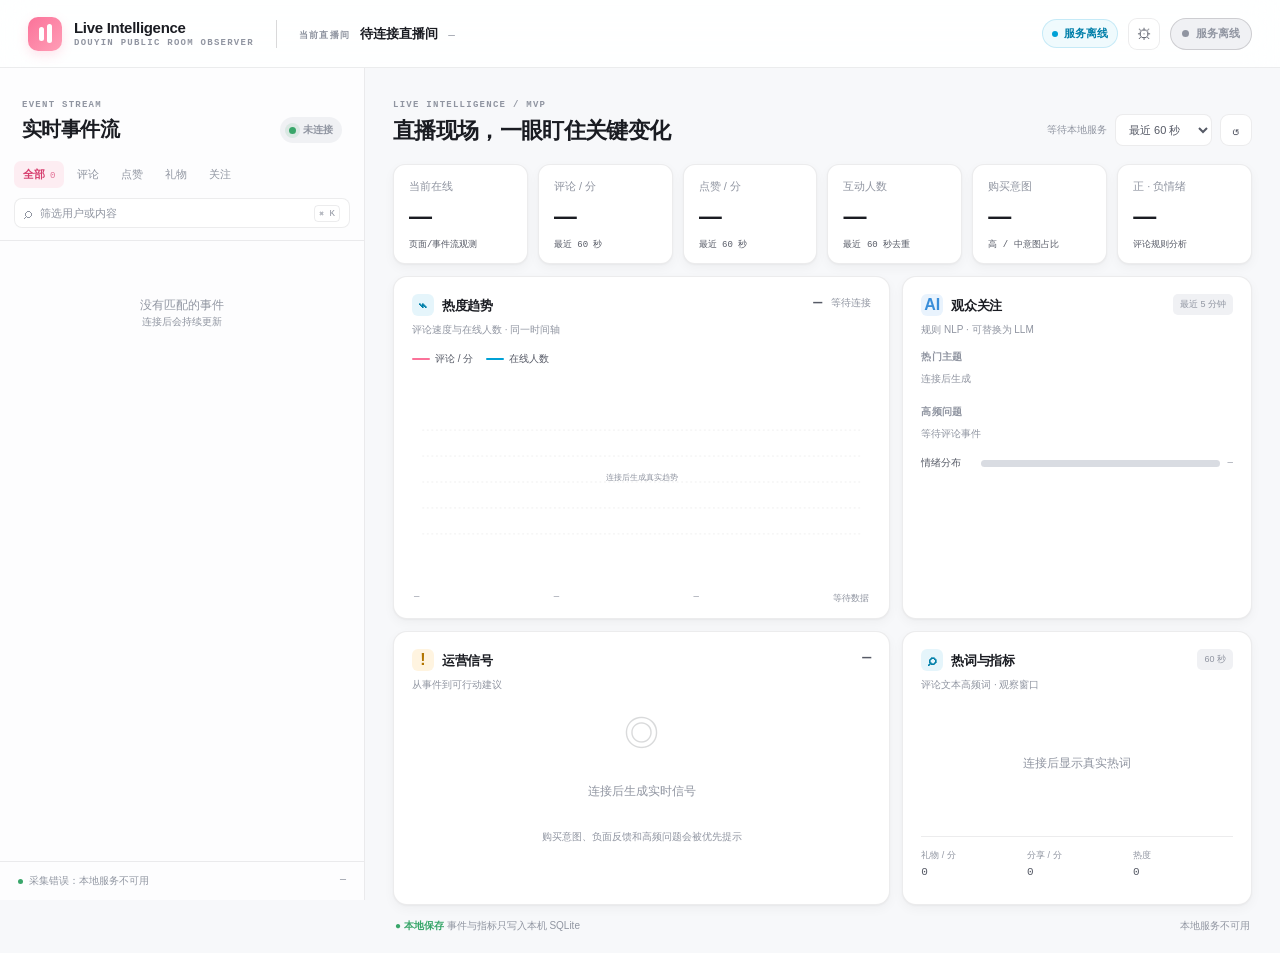
==== douyin/index.html @ af7b62f6 "refactor: split bullet-screen platform projects" ====
<!doctype html>
<html lang="zh-CN">
  <head>
    <meta charset="utf-8" />
    <meta name="viewport" content="width=device-width, initial-scale=1" />
    <title>Live Intelligence · 抖音直播观察台</title>
    <link rel="stylesheet" href="./styles.css?v=20260821-1" />
  </head>
  <body>
    <div class="app-shell">
      <header class="topbar">
        <div class="brand-mark" aria-hidden="true"><span></span><span></span></div>
        <div class="brand-copy"><strong>Live Intelligence</strong><span>DOUYIN PUBLIC ROOM OBSERVER</span></div>
        <div class="top-divider"></div>
        <div class="room-context"><span class="eyebrow">当前直播间</span><strong id="roomTitle">待连接直播间</strong><span class="room-id" id="roomIdLabel">—</span></div>
        <div class="top-actions">
          <span class="demo-badge"><span class="demo-dot"></span><span id="modeBadge">本地服务</span></span>
          <button class="icon-button" id="settingsButton" type="button" aria-label="打开连接设置" title="连接设置">⚙</button>
          <button class="connect-button disconnected" id="connectButton" type="button"><span class="status-dot"></span><span id="connectLabel">服务离线</span></button>
        </div>
      </header>

      <div class="workspace">
        <aside class="stream-panel" aria-label="实时事件流">
          <div class="panel-head"><div><span class="eyebrow">EVENT STREAM</span><h1>实时事件流</h1></div><span class="feed-state paused" id="feedState"><span class="pulse-dot"></span>未连接</span></div>
          <div class="stream-toolbar">
            <div class="feed-tabs" role="tablist" aria-label="消息类型">
              <button class="feed-tab active" type="button" data-filter="all" role="tab" aria-selected="true">全部 <span id="allCount">0</span></button>
              <button class="feed-tab" type="button" data-filter="comment" role="tab" aria-selected="false">评论</button>
              <button class="feed-tab" type="button" data-filter="like" role="tab" aria-selected="false">点赞</button>
              <button class="feed-tab" type="button" data-filter="gift" role="tab" aria-selected="false">礼物</button>
              <button class="feed-tab" type="button" data-filter="follow" role="tab" aria-selected="false">关注</button>
            </div>
            <label class="search-field" aria-label="按用户或内容筛选"><span aria-hidden="true">⌕</span><input id="userSearch" type="search" placeholder="筛选用户或内容" autocomplete="off" /><kbd>⌘ K</kbd></label>
          </div>
          <div class="feed-list" id="feedList" aria-live="polite"></div>
          <div class="feed-footer"><span><span class="tiny-green-dot"></span><span id="feedFooterText">输入 URL 或 room_id 开始观察</span></span><span class="mono" id="eventRate">—</span></div>
        </aside>

        <main class="dashboard" aria-label="直播智能分析看板">
          <div class="dashboard-head"><div><span class="eyebrow">LIVE INTELLIGENCE / MVP</span><h2>直播现场，一眼盯住关键变化</h2></div><div class="dashboard-tools"><span class="snapshot-label" id="snapshotLabel">等待本地服务</span><select id="rangeSelect" aria-label="数据时间范围"><option value="60s">最近 60 秒</option><option value="10s">最近 10 秒</option><option value="5m">最近 5 分钟</option></select><button class="reset-button" id="resetButton" type="button" title="同步当前状态">↺</button></div></div>

          <section class="metric-grid" aria-label="核心指标">
            <article class="metric-card"><span class="metric-label">当前在线</span><strong id="metricOnline">—</strong><span class="metric-foot neutral">页面/事件流观测</span></article>
            <article class="metric-card"><span class="metric-label">评论 / 分</span><strong id="metricCommentRate">—</strong><span class="metric-foot neutral">最近 60 秒</span></article>
            <article class="metric-card"><span class="metric-label">点赞 / 分</span><strong id="metricLikeRate">—</strong><span class="metric-foot neutral">最近 60 秒</span></article>
            <article class="metric-card"><span class="metric-label">互动人数</span><strong id="metricActive">—</strong><span class="metric-foot neutral">最近 60 秒去重</span></article>
            <article class="metric-card"><span class="metric-label">购买意图</span><strong id="metricPurchase">—</strong><span class="metric-foot neutral">高 / 中意图占比</span></article>
            <article class="metric-card"><span class="metric-label">正 · 负情绪</span><strong id="metricSentiment">—</strong><span class="metric-foot neutral">评论规则分析</span></article>
          </section>

          <section class="board-grid">
            <article class="board-card trend-card"><div class="card-head"><div><span class="card-icon blue">⌁</span><h3>热度趋势</h3><span class="card-sub">评论速度与在线人数 · 同一时间轴</span></div><strong class="live-value" id="trendValue">— <small>等待连接</small></strong></div><div class="legend"><span><i class="legend-line pink"></i>评论 / 分</span><span><i class="legend-line blue"></i>在线人数</span></div><div class="chart-wrap"><svg id="trendChart" viewBox="0 0 720 230" role="img" aria-label="评论速率与在线人数趋势图"></svg></div><div class="chart-axis" id="chartAxis"><span>—</span><span>—</span><span>—</span><span>等待数据</span></div></article>

            <article class="board-card analysis-card"><div class="card-head"><div><span class="card-icon cyan">AI</span><h3>观众关注</h3><span class="card-sub">规则 NLP · 可替换为 LLM</span></div><span class="window-tag">最近 5 分钟</span></div><div class="analysis-section"><span class="section-label">热门主题</span><div class="chip-list" id="topicList"><span class="muted">连接后生成</span></div></div><div class="analysis-section"><span class="section-label">高频问题</span><div class="question-list" id="questionList"><div class="muted">等待评论事件</div></div></div><div class="sentiment-row"><span>情绪分布</span><div class="sentiment-bar"><i id="positiveBar"></i><i id="neutralBar"></i><i id="negativeBar"></i></div><small id="sentimentLabel">—</small></div></article>

            <article class="board-card signal-card"><div class="card-head"><div><span class="card-icon gold">!</span><h3>运营信号</h3><span class="card-sub">从事件到可行动建议</span></div><span class="live-value" id="signalCount">—</span></div><div class="signal-list" id="signalList"><div class="empty-state"><span class="empty-orb">◎</span><p>连接后生成实时信号</p><small>购买意图、负面反馈和高频问题会被优先提示</small></div></div></article>

            <article class="board-card keyword-card"><div class="card-head"><div><span class="card-icon blue">⌕</span><h3>热词与指标</h3><span class="card-sub">评论文本高频词 · 观察窗口</span></div><span class="window-tag" id="windowLabel">60 秒</span></div><div class="keyword-list" id="keywordList"><div class="empty-feed">连接后显示真实热词</div></div><div class="mini-stats" id="miniStats"><span>礼物 / 分 <b>—</b></span><span>分享 / 分 <b>—</b></span><span>热度 <b>—</b></span></div></article>
          </section>
          <div class="dashboard-foot"><span><b class="green-label">● 本地保存</b> 事件与指标只写入本机 SQLite</span><span id="dashboardFootText">浏览器模式需本机 Playwright；无依赖可用 demo 模式验收</span></div>
        </main>
      </div>
    </div>

    <div class="toast" id="toast" role="status" aria-live="polite"></div>
    <div class="modal-backdrop" id="settingsModal" aria-hidden="true"><section class="settings-modal" role="dialog" aria-modal="true" aria-labelledby="settingsTitle"><div class="modal-head"><div><span class="eyebrow">CONNECTION</span><h2 id="settingsTitle">观察设置</h2></div><button class="modal-close" id="closeSettings" type="button" aria-label="关闭">×</button></div><div class="modal-body"><label class="form-label" for="roomInput">抖音公开直播间 <span>URL 或 room_id</span></label><div class="input-with-action"><input id="roomInput" value="" placeholder="https://live.douyin.com/123456 或 123456" autocomplete="off" /><span>ROOM</span></div><p class="form-help">服务端会在内存中解析 URL；建议直接使用直播间完整 URL。</p><label class="form-label" for="modeSelect">采集模式</label><div class="input-with-action"><select id="modeSelect"><option value="auto">自动 · 浏览器优先</option><option value="playwright">浏览器监听</option><option value="demo">本地演示</option></select><span>ADAPTER</span></div><p class="form-help">demo 只用于验证链路；真实观察使用 Playwright 监听页面 WebSocket 与 DOM 兜底。</p><label class="form-label" for="cookieInput">抖音 Cookie <span>可选</span></label><div class="input-with-action"><input id="cookieInput" type="password" placeholder="可粘贴浏览器 Cookie，或留空观察公开页面" autocomplete="off" /><button id="toggleCookie" type="button">显示</button></div><p class="form-help warning-help">Cookie 只发送到本机服务进程，不写入 SQLite、日志或 API 返回。请遵守平台规则和账号权限。</p><div class="security-note"><span>✓</span><div><strong>凭证边界</strong><p>Dashboard 不直连抖音；登录态由本地采集进程使用，适配器只输出标准化事件。</p></div></div></div><div class="modal-actions"><button class="secondary-button" id="cancelSettings" type="button">取消</button><button class="primary-button" id="saveSettings" type="button">保存设置</button></div></section></div>
    <script src="./app.js?v=20260821-1"></script>
  </body>
</html>
---- douyin/styles.css ----
:root{--bg:#f7f8fa;--surface:#fff;--surface-soft:#f0f1f4;--surface-blue:#eef6fc;--pink:#fb7299;--pink-deep:#d63e6e;--blue:#00a1d6;--blue-deep:#007fa9;--cyan:#4c9ae8;--gold:#ffb027;--gold-deep:#b27500;--green:#39a66a;--text:#1a1c22;--text-2:#565a66;--text-3:#9095a1;--line:rgba(20,22,30,.08);--line-2:rgba(20,22,30,.16);--shadow-sm:0 1px 2px rgba(20,22,30,.04),0 4px 12px rgba(20,22,30,.04);--shadow-md:0 2px 6px rgba(20,22,30,.05),0 10px 26px rgba(20,22,30,.06);--font:Inter,"Noto Sans SC",-apple-system,BlinkMacSystemFont,"PingFang SC","Microsoft YaHei",sans-serif;--mono:"JetBrains Mono",ui-monospace,SFMono-Regular,Menlo,Consolas,monospace;--radius:14px}
*{box-sizing:border-box}html,body{min-height:100%}body{margin:0;color:var(--text);background:var(--bg);font-family:var(--font);-webkit-font-smoothing:antialiased}button,input,select{font:inherit}button{cursor:pointer}button:focus-visible,input:focus-visible,select:focus-visible{outline:3px solid rgba(0,161,214,.25);outline-offset:2px}.app-shell{min-height:100vh}
.topbar{position:sticky;top:0;z-index:20;display:flex;align-items:center;gap:12px;min-height:68px;padding:0 28px;border-bottom:1px solid var(--line);background:rgba(255,255,255,.88);backdrop-filter:blur(18px) saturate(150%)}.brand-mark{display:flex;align-items:center;justify-content:center;gap:3px;width:34px;height:34px;border-radius:10px;background:linear-gradient(135deg,var(--pink),#ff9eb7);box-shadow:0 4px 12px rgba(251,114,153,.2)}.brand-mark span{display:block;width:5px;border-radius:5px;background:#fff}.brand-mark span:first-child{height:14px}.brand-mark span:last-child{height:19px}.brand-copy{display:grid;gap:2px}.brand-copy strong{font-size:15px;letter-spacing:-.02em}.brand-copy span,.eyebrow{color:var(--text-3);font:600 9px/1.2 var(--mono);letter-spacing:.14em}.top-divider{width:1px;height:28px;margin:0 10px;background:var(--line-2)}.room-context{display:flex;align-items:baseline;gap:10px;min-width:0}.room-context strong{max-width:310px;overflow:hidden;font-size:13px;text-overflow:ellipsis;white-space:nowrap}.room-id{color:var(--text-3);font:11px var(--mono)}.top-actions{display:flex;align-items:center;gap:10px;margin-left:auto}.demo-badge{display:inline-flex;align-items:center;gap:6px;padding:6px 9px;border:1px solid rgba(0,161,214,.18);border-radius:999px;color:var(--blue-deep);background:rgba(0,161,214,.06);font-size:11px;font-weight:600}.demo-dot{width:6px;height:6px;border-radius:50%;background:var(--blue)}.icon-button,.reset-button{width:32px;height:32px;border:1px solid var(--line);border-radius:9px;color:var(--text-2);background:var(--surface);font-size:15px}.icon-button:hover,.reset-button:hover{border-color:rgba(0,161,214,.3);color:var(--blue-deep);background:var(--surface-blue)}.connect-button{display:inline-flex;align-items:center;gap:7px;min-height:32px;padding:0 11px;border:1px solid rgba(57,166,106,.2);border-radius:999px;color:var(--green);background:rgba(57,166,106,.07);font-size:11px;font-weight:700}.connect-button.disconnected{border-color:var(--line-2);color:var(--text-3);background:var(--surface-soft)}.status-dot,.pulse-dot,.tiny-green-dot{display:inline-block;width:7px;height:7px;border-radius:50%;background:var(--green)}.connect-button.connected .status-dot,.feed-state .pulse-dot{box-shadow:0 0 0 4px rgba(57,166,106,.12)}.connect-button.disconnected .status-dot{background:var(--text-3);box-shadow:none}
.workspace{display:grid;grid-template-columns:minmax(330px,365px) minmax(0,1fr);min-height:calc(100vh - 68px)}.stream-panel{position:sticky;top:68px;display:flex;flex-direction:column;height:calc(100vh - 68px);min-height:600px;border-right:1px solid var(--line);background:rgba(255,255,255,.72)}.panel-head{display:flex;align-items:flex-end;justify-content:space-between;padding:25px 22px 18px}.panel-head h1,.dashboard-head h2{margin:5px 0 0;font-size:20px;letter-spacing:-.03em}.feed-state{display:inline-flex;align-items:center;gap:7px;padding:6px 9px;border-radius:999px;color:var(--green);background:rgba(57,166,106,.08);font-size:10px;font-weight:700}.feed-state.paused{color:var(--text-3);background:var(--surface-soft)}.stream-toolbar{padding:0 14px 12px;border-bottom:1px solid var(--line)}.feed-tabs{display:flex;gap:4px;margin-bottom:10px}.feed-tab{padding:6px 9px;border:0;border-radius:7px;color:var(--text-3);background:transparent;font-size:11px}.feed-tab:hover{color:var(--pink-deep);background:rgba(251,114,153,.06)}.feed-tab.active{color:var(--pink-deep);background:rgba(251,114,153,.12);font-weight:700}.feed-tab span{margin-left:2px;color:currentColor;font:9px var(--mono);opacity:.7}.search-field{display:flex;align-items:center;gap:6px;height:30px;padding:0 9px;border:1px solid var(--line);border-radius:8px;color:var(--text-3);background:var(--surface)}.search-field input{min-width:0;flex:1;border:0;outline:0;color:var(--text);background:transparent;font-size:11px}.search-field input::placeholder{color:var(--text-3)}.search-field kbd{padding:2px 4px;border:1px solid var(--line);border-radius:4px;color:var(--text-3);font:9px var(--mono)}.feed-list{flex:1;overflow:auto;padding:8px 0;scrollbar-width:thin}.feed-item{display:grid;grid-template-columns:57px 1fr;gap:6px;padding:6px 18px;border-left:2px solid transparent;font-size:11.5px;line-height:1.45;transition:background .15s,border-color .15s}.feed-item:hover{border-left-color:var(--pink);background:rgba(251,114,153,.055)}.feed-time{color:var(--text-3);font:10px var(--mono)}.feed-main{min-width:0;overflow-wrap:anywhere}.feed-user{color:var(--text-2);font-weight:600}.feed-text{color:var(--text)}.feed-type{display:inline-block;margin-right:5px;padding:1px 4px;border-radius:3px;color:var(--blue-deep);background:rgba(0,161,214,.08);font-size:9px;font-weight:700}.feed-type.gift{color:var(--gold-deep);background:rgba(255,176,39,.12)}.feed-type.sc{color:var(--pink-deep);background:rgba(251,114,153,.13)}.feed-type.entry{color:var(--green);background:rgba(57,166,106,.1)}.empty-feed{padding:48px 24px;color:var(--text-3);text-align:center;font-size:12px}.feed-footer{display:flex;justify-content:space-between;padding:12px 18px;border-top:1px solid var(--line);color:var(--text-3);font-size:10px}.feed-footer>span:first-child{display:inline-flex;align-items:center;gap:6px;min-width:0;overflow:hidden;text-overflow:ellipsis;white-space:nowrap}.tiny-green-dot{width:5px;height:5px;flex:0 0 auto}.mono{font-family:var(--mono)}
.dashboard{min-width:0;padding:25px 28px 20px}.dashboard-head{display:flex;align-items:flex-end;justify-content:space-between;gap:20px;margin-bottom:18px}.dashboard-head h2{font-size:22px}.dashboard-tools{display:flex;align-items:center;gap:8px}.snapshot-label{color:var(--text-3);font-size:10px}.dashboard-tools select{height:32px;padding:0 9px;border:1px solid var(--line);border-radius:8px;color:var(--text-2);background:var(--surface);font-size:11px}.metric-grid{display:grid;grid-template-columns:repeat(6,minmax(100px,1fr));gap:10px;margin-bottom:12px}.metric-card{min-width:0;padding:14px 15px 12px;border:1px solid var(--line);border-radius:12px;background:var(--surface);box-shadow:var(--shadow-sm)}.metric-label{display:block;margin-bottom:9px;color:var(--text-3);font-size:11px}.metric-card strong{display:block;overflow:hidden;font-size:clamp(19px,1.8vw,26px);letter-spacing:-.05em;text-overflow:ellipsis;white-space:nowrap}.metric-foot{display:block;margin-top:8px;font:9px var(--mono)}.metric-foot em{margin-left:3px;color:var(--text-3);font:9px var(--font);font-style:normal}.metric-foot.positive{color:var(--green)}.metric-foot.neutral{color:var(--text-2)}.board-grid{display:grid;grid-template-columns:minmax(0,1.35fr) minmax(300px,.95fr);grid-template-rows:minmax(300px,1fr) minmax(245px,.8fr);gap:12px}.board-card{min-width:0;overflow:hidden;border:1px solid var(--line);border-radius:var(--radius);background:var(--surface);box-shadow:var(--shadow-sm)}.card-head{display:flex;align-items:flex-start;justify-content:space-between;gap:12px;padding:17px 18px 8px}.card-head>div{min-width:0}.card-head h3{display:inline;margin:0 7px 0 8px;font-size:13px;letter-spacing:-.02em}.card-sub{display:block;margin-top:7px;color:var(--text-3);font-size:10px}.card-icon{display:inline-flex;align-items:center;justify-content:center;width:22px;height:22px;border-radius:6px;color:var(--blue-deep);background:rgba(0,161,214,.1);font-weight:800}.card-icon.blue{color:var(--blue-deep);background:rgba(0,161,214,.1)}.card-icon.cyan{color:#3a8ed9;background:rgba(76,154,232,.12)}.card-icon.gold{color:var(--gold-deep);background:rgba(255,176,39,.14)}.live-value{color:var(--text-2);font:700 15px var(--mono);white-space:nowrap}.live-value small{color:var(--text-3);font:10px var(--font)}.legend{display:flex;gap:13px;padding:7px 18px 0;color:var(--text-2);font-size:10px}.legend span{display:inline-flex;align-items:center;gap:5px}.legend-line{display:inline-block;width:18px;height:2px;border-radius:2px;background:var(--pink)}.legend-line.blue{background:var(--blue)}.chart-wrap{padding:6px 14px 0}.chart-wrap svg{display:block;width:100%;height:220px}.chart-axis{display:flex;justify-content:space-between;padding:0 20px 13px;color:var(--text-3);font:9px var(--mono)}.chart-gridline{stroke:rgba(20,22,30,.1);stroke-width:1;stroke-dasharray:3 4}.chart-area{fill:url(#trendFill)}.chart-online{fill:none;stroke:var(--blue);stroke-width:2.5;stroke-linejoin:round;stroke-linecap:round}.chart-danmaku{fill:none;stroke:var(--pink);stroke-width:2.5;stroke-linejoin:round;stroke-linecap:round}.chart-point{fill:var(--surface);stroke:var(--pink);stroke-width:2}.revenue-total{padding:4px 20px 0}.revenue-total strong{display:block;font-size:35px;letter-spacing:-.06em}.revenue-total span{color:var(--text-3);font-size:10px}.gift-breakdown{display:flex;gap:16px;padding:10px 20px 0;color:var(--text-2);font-size:10px}.gift-breakdown b{margin-left:3px;color:var(--text);font-family:var(--mono)}.empty-state{display:grid;place-items:center;min-height:154px;color:var(--text-3);text-align:center}.empty-orb{display:block;margin-bottom:8px;color:var(--line-2);font-size:35px;line-height:1}.empty-state p{margin:0;font-size:12px}.empty-state small{margin-top:5px;font-size:10px}.hidden{display:none!important}.gift-list{margin:16px 20px 0;border-top:1px solid var(--line)}.gift-row{display:flex;justify-content:space-between;padding:9px 0;border-bottom:1px solid var(--line);font-size:11px}.gift-row strong{color:var(--gold-deep)}.card-more{padding:4px 7px;border:1px solid var(--line);border-radius:6px;color:var(--text-3);background:transparent;font-size:10px}.card-more:hover{color:var(--blue-deep);border-color:rgba(0,161,214,.28);background:var(--surface-blue)}.window-tag{padding:4px 7px;border-radius:5px;color:var(--text-3);background:var(--surface-soft);font-size:9px;white-space:nowrap}.ranking-list{display:grid;gap:3px;margin:5px 18px 16px;padding:0;list-style:none;counter-reset:rank}.rank-row{display:grid;grid-template-columns:22px 1fr auto;align-items:center;gap:7px;min-height:23px;padding:0 7px;border-radius:4px;background:linear-gradient(90deg,rgba(0,161,214,.1) var(--bar),transparent var(--bar));font-size:11px}.rank-row::before{counter-increment:rank;content:counter(rank);color:var(--text-3);font:10px var(--mono);text-align:center}.rank-row:nth-child(-n+3)::before{color:var(--gold-deep);font-weight:700}.rank-user{overflow:hidden;text-overflow:ellipsis;white-space:nowrap}.rank-count{color:var(--text-2);font:10px var(--mono)}.keyword-list{display:grid;gap:2px;margin:7px 18px 16px}.keyword-row{display:grid;grid-template-columns:1fr 40px;gap:10px;align-items:center;min-height:22px;padding:0 7px;border-bottom:1px solid var(--line);background:linear-gradient(90deg,rgba(76,154,232,.12) var(--bar),transparent var(--bar));font-size:10px}.keyword-count{color:var(--text-2);font:10px var(--mono);text-align:right}.dashboard-foot{display:flex;justify-content:space-between;gap:12px;padding:14px 2px 0;color:var(--text-3);font-size:10px}.dashboard-foot button{padding:0;border:0;color:var(--blue-deep);background:none;font-size:inherit}.green-label{color:var(--green);font-weight:600}
.toast{position:fixed;right:24px;bottom:24px;z-index:50;max-width:320px;padding:11px 14px;border:1px solid var(--line);border-radius:9px;color:var(--text);background:rgba(255,255,255,.94);box-shadow:var(--shadow-md);font-size:12px;opacity:0;transform:translateY(12px);pointer-events:none;transition:opacity .2s,transform .2s}.toast.show{opacity:1;transform:none}.modal-backdrop{position:fixed;inset:0;z-index:40;display:none;place-items:center;padding:20px;background:rgba(26,28,34,.28);backdrop-filter:blur(5px)}.modal-backdrop.open{display:grid}.settings-modal{width:min(460px,100%);overflow:hidden;border:1px solid var(--line-2);border-radius:18px;background:var(--surface);box-shadow:0 24px 70px rgba(20,22,30,.17)}.modal-head{display:flex;align-items:flex-start;justify-content:space-between;padding:20px 22px 16px;border-bottom:1px solid var(--line)}.modal-head h2{margin:7px 0 0;font-size:20px}.modal-close{width:28px;height:28px;border:0;border-radius:8px;color:var(--text-2);background:var(--surface-soft);font-size:20px;line-height:1}.modal-body{padding:20px 22px 8px}.form-label{display:block;margin-bottom:7px;color:var(--text-2);font-size:12px;font-weight:700}.form-label span{margin-left:4px;color:var(--text-3);font-size:10px;font-weight:400}.input-with-action{display:flex;align-items:center;overflow:hidden;height:38px;border:1px solid var(--line-2);border-radius:9px;background:var(--surface)}.input-with-action:focus-within{border-color:rgba(0,161,214,.5);box-shadow:0 0 0 3px rgba(0,161,214,.1)}.input-with-action input{min-width:0;flex:1;height:100%;padding:0 11px;border:0;outline:0;color:var(--text);background:transparent;font-size:12px}.input-with-action>span{padding-right:11px;color:var(--text-3);font:9px var(--mono)}.input-with-action button{height:100%;padding:0 12px;border:0;border-left:1px solid var(--line);color:var(--blue-deep);background:transparent;font-size:11px}.form-help{margin:6px 0 18px;color:var(--text-3);font-size:10px;line-height:1.6}.warning-help{color:var(--gold-deep)}.security-note{display:flex;gap:10px;margin:4px 0 6px;padding:11px;border:1px solid rgba(57,166,106,.18);border-radius:9px;color:var(--green);background:rgba(57,166,106,.06)}.security-note>span{font-size:15px}.security-note strong{display:block;color:var(--text);font-size:11px}.security-note p{margin:4px 0 0;color:var(--text-2);font-size:10px;line-height:1.5}.modal-actions{display:flex;justify-content:flex-end;gap:8px;padding:14px 22px 20px}.secondary-button,.primary-button{min-height:34px;padding:0 13px;border-radius:8px;font-size:11px;font-weight:700}.secondary-button{border:1px solid var(--line-2);color:var(--text-2);background:var(--surface)}.primary-button{border:1px solid var(--pink);color:#fff;background:var(--pink);box-shadow:0 4px 10px rgba(251,114,153,.2)}.primary-button:hover{background:var(--pink-deep)}
@media (max-width:1180px){.topbar{padding:0 18px}.metric-grid{grid-template-columns:repeat(3,1fr)}.board-grid{grid-template-columns:1fr;grid-template-rows:auto}.board-card{min-height:300px}.chart-wrap svg{height:220px}}
@media (max-width:760px){.topbar{min-height:62px;gap:8px;padding:0 12px}.brand-copy span,.top-divider,.room-id,.demo-badge{display:none}.room-context{display:block;min-width:0}.room-context .eyebrow{display:block;margin-bottom:3px}.room-context strong{display:block;max-width:145px;font-size:11px}.icon-button{display:inline-flex;align-items:center;justify-content:center;flex:0 0 auto}.workspace{display:block}.stream-panel{position:relative;top:auto;height:420px;min-height:0;border-right:0;border-bottom:1px solid var(--line)}.panel-head{padding:18px 16px 13px}.panel-head h1{font-size:18px}.feed-item{padding-right:14px;padding-left:14px}.dashboard{padding:20px 14px}.dashboard-head{display:block;margin-bottom:14px}.dashboard-head h2{font-size:18px}.dashboard-tools{justify-content:space-between;margin-top:12px}.metric-grid{grid-template-columns:repeat(2,minmax(0,1fr));gap:8px}.metric-card{padding:12px}.metric-card strong{font-size:22px}.dashboard-foot{display:block;line-height:1.8}.dashboard-foot>span{display:block}}
@media (max-width:420px){.brand-copy strong{font-size:13px}.connect-button{padding:0 8px;font-size:10px}.feed-tabs{overflow-x:auto}.feed-tab{flex:0 0 auto}.chart-wrap svg{height:185px}.board-card{min-height:270px}.gift-card{min-height:250px}}
@media (prefers-reduced-motion:reduce){*,*::before,*::after{scroll-behavior:auto!important;transition-duration:.01ms!important;animation-duration:.01ms!important}}

.feed-type.comment{color:var(--pink-deep);background:rgba(251,114,153,.12)}.feed-type.like{color:#8b5cc7;background:rgba(139,92,199,.1)}.feed-type.follow,.feed-type.share{color:var(--green);background:rgba(57,166,106,.1)}.feed-type.viewer_change{color:var(--blue-deep);background:rgba(0,161,214,.08)}.feed-type.live_status{color:var(--text-2);background:var(--surface-soft)}
.analysis-section{padding:5px 18px 0}.section-label{display:block;margin:0 0 8px;color:var(--text-3);font:600 10px var(--mono);letter-spacing:.04em}.chip-list{display:flex;flex-wrap:wrap;gap:6px;min-height:28px}.analysis-chip{display:inline-flex;align-items:center;gap:5px;padding:5px 8px;border-radius:6px;color:var(--blue-deep);background:rgba(0,161,214,.08);font-size:10px}.analysis-chip b{font:10px var(--mono);opacity:.7}.muted{color:var(--text-3);font-size:10px}.question-list{display:grid;gap:4px;max-height:96px;overflow:auto}.question-row{display:flex;align-items:center;justify-content:space-between;gap:10px;padding:6px 8px;border-radius:6px;background:var(--surface-soft);font-size:10px}.question-row span{overflow:hidden;text-overflow:ellipsis;white-space:nowrap}.question-row b{color:var(--text-2);font:10px var(--mono)}.sentiment-row{display:grid;grid-template-columns:52px 1fr auto;align-items:center;gap:8px;padding:15px 18px 18px;color:var(--text-2);font-size:10px}.sentiment-bar{display:flex;height:7px;overflow:hidden;border-radius:999px;background:var(--surface-soft)}.sentiment-bar i{display:block;height:100%;min-width:0;transition:width .25s}.sentiment-bar i:nth-child(1){background:var(--green)}.sentiment-bar i:nth-child(2){background:#d9dce2}.sentiment-bar i:nth-child(3){background:#e17783}.sentiment-row small{color:var(--text-3);font:9px var(--mono);white-space:nowrap}
.signal-list{display:grid;gap:8px;margin:3px 18px 18px}.signal-row{padding:10px 11px;border-left:3px solid var(--line-2);border-radius:7px;background:var(--surface-soft)}.signal-row.opportunity{border-left-color:var(--green);background:rgba(57,166,106,.06)}.signal-row.risk{border-left-color:#df6a78;background:rgba(223,106,120,.07)}.signal-row.attention{border-left-color:var(--blue);background:rgba(0,161,214,.06)}.signal-title{display:flex;align-items:center;gap:7px}.signal-title strong{font-size:11px}.signal-title em{margin-left:auto;color:var(--text-3);font:9px var(--mono);font-style:normal}.signal-dot{width:6px;height:6px;border-radius:50%;background:var(--text-3)}.opportunity .signal-dot{background:var(--green)}.risk .signal-dot{background:#df6a78}.attention .signal-dot{background:var(--blue)}.signal-row p{margin:7px 0 5px;color:var(--text-2);font-size:10px;line-height:1.45}.signal-row small{display:block;color:var(--text-3);font-size:10px;line-height:1.45}.mini-stats{display:grid;grid-template-columns:repeat(3,1fr);gap:6px;margin:4px 18px 18px;padding-top:12px;border-top:1px solid var(--line);color:var(--text-3);font-size:9px}.mini-stats span{display:grid;gap:4px}.mini-stats b{color:var(--text-2);font:11px var(--mono)}.input-with-action select{min-width:0;flex:1;height:100%;padding:0 11px;border:0;outline:0;color:var(--text);background:transparent;font-size:12px}
@media (max-width:1180px){.signal-card,.analysis-card{min-height:300px}}
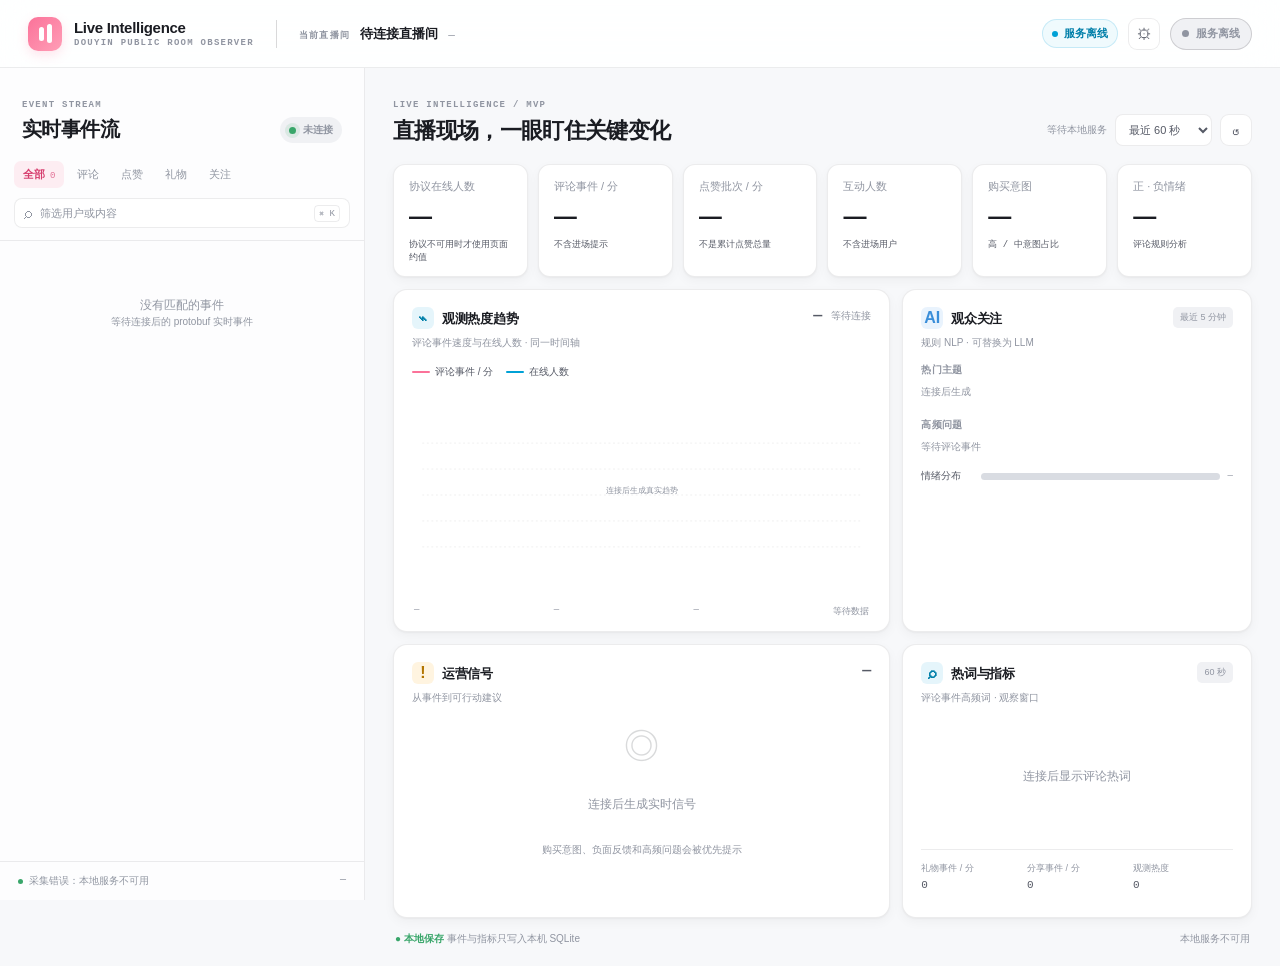
==== commit e0b3998e: "chore: rename project to Bullet-Screen" ====
--- a/douyin/index.html
+++ b/douyin/index.html
@@ -4,7 +4,7 @@
     <meta charset="utf-8" />
     <meta name="viewport" content="width=device-width, initial-scale=1" />
     <title>Live Intelligence · 抖音直播观察台</title>
-    <link rel="stylesheet" href="./styles.css?v=20260821-1" />
+    <link rel="stylesheet" href="./styles.css?v=20260824-4" />
   </head>
   <body>
     <div class="app-shell">
@@ -41,22 +41,22 @@
           <div class="dashboard-head"><div><span class="eyebrow">LIVE INTELLIGENCE / MVP</span><h2>直播现场，一眼盯住关键变化</h2></div><div class="dashboard-tools"><span class="snapshot-label" id="snapshotLabel">等待本地服务</span><select id="rangeSelect" aria-label="数据时间范围"><option value="60s">最近 60 秒</option><option value="10s">最近 10 秒</option><option value="5m">最近 5 分钟</option></select><button class="reset-button" id="resetButton" type="button" title="同步当前状态">↺</button></div></div>
 
           <section class="metric-grid" aria-label="核心指标">
-            <article class="metric-card"><span class="metric-label">当前在线</span><strong id="metricOnline">—</strong><span class="metric-foot neutral">页面/事件流观测</span></article>
-            <article class="metric-card"><span class="metric-label">评论 / 分</span><strong id="metricCommentRate">—</strong><span class="metric-foot neutral">最近 60 秒</span></article>
-            <article class="metric-card"><span class="metric-label">点赞 / 分</span><strong id="metricLikeRate">—</strong><span class="metric-foot neutral">最近 60 秒</span></article>
-            <article class="metric-card"><span class="metric-label">互动人数</span><strong id="metricActive">—</strong><span class="metric-foot neutral">最近 60 秒去重</span></article>
+            <article class="metric-card"><span class="metric-label">协议在线人数</span><strong id="metricOnline">—</strong><span class="metric-foot neutral">协议不可用时才使用页面约值</span></article>
+            <article class="metric-card"><span class="metric-label">评论事件 / 分</span><strong id="metricCommentRate">—</strong><span class="metric-foot neutral">不含进场提示</span></article>
+            <article class="metric-card"><span class="metric-label">点赞批次 / 分</span><strong id="metricLikeRate">—</strong><span class="metric-foot neutral">不是累计点赞总量</span></article>
+            <article class="metric-card"><span class="metric-label">互动人数</span><strong id="metricActive">—</strong><span class="metric-foot neutral">不含进场用户</span></article>
             <article class="metric-card"><span class="metric-label">购买意图</span><strong id="metricPurchase">—</strong><span class="metric-foot neutral">高 / 中意图占比</span></article>
             <article class="metric-card"><span class="metric-label">正 · 负情绪</span><strong id="metricSentiment">—</strong><span class="metric-foot neutral">评论规则分析</span></article>
           </section>
 
           <section class="board-grid">
-            <article class="board-card trend-card"><div class="card-head"><div><span class="card-icon blue">⌁</span><h3>热度趋势</h3><span class="card-sub">评论速度与在线人数 · 同一时间轴</span></div><strong class="live-value" id="trendValue">— <small>等待连接</small></strong></div><div class="legend"><span><i class="legend-line pink"></i>评论 / 分</span><span><i class="legend-line blue"></i>在线人数</span></div><div class="chart-wrap"><svg id="trendChart" viewBox="0 0 720 230" role="img" aria-label="评论速率与在线人数趋势图"></svg></div><div class="chart-axis" id="chartAxis"><span>—</span><span>—</span><span>—</span><span>等待数据</span></div></article>
+            <article class="board-card trend-card"><div class="card-head"><div><span class="card-icon blue">⌁</span><h3>观测热度趋势</h3><span class="card-sub">评论事件速度与在线人数 · 同一时间轴</span></div><strong class="live-value" id="trendValue">— <small>等待连接</small></strong></div><div class="legend"><span><i class="legend-line pink"></i>评论事件 / 分</span><span><i class="legend-line blue"></i>在线人数</span></div><div class="chart-wrap"><svg id="trendChart" viewBox="0 0 720 230" role="img" aria-label="评论事件速率与在线人数趋势图"></svg></div><div class="chart-axis" id="chartAxis"><span>—</span><span>—</span><span>—</span><span>等待数据</span></div></article>
 
             <article class="board-card analysis-card"><div class="card-head"><div><span class="card-icon cyan">AI</span><h3>观众关注</h3><span class="card-sub">规则 NLP · 可替换为 LLM</span></div><span class="window-tag">最近 5 分钟</span></div><div class="analysis-section"><span class="section-label">热门主题</span><div class="chip-list" id="topicList"><span class="muted">连接后生成</span></div></div><div class="analysis-section"><span class="section-label">高频问题</span><div class="question-list" id="questionList"><div class="muted">等待评论事件</div></div></div><div class="sentiment-row"><span>情绪分布</span><div class="sentiment-bar"><i id="positiveBar"></i><i id="neutralBar"></i><i id="negativeBar"></i></div><small id="sentimentLabel">—</small></div></article>
 
             <article class="board-card signal-card"><div class="card-head"><div><span class="card-icon gold">!</span><h3>运营信号</h3><span class="card-sub">从事件到可行动建议</span></div><span class="live-value" id="signalCount">—</span></div><div class="signal-list" id="signalList"><div class="empty-state"><span class="empty-orb">◎</span><p>连接后生成实时信号</p><small>购买意图、负面反馈和高频问题会被优先提示</small></div></div></article>
 
-            <article class="board-card keyword-card"><div class="card-head"><div><span class="card-icon blue">⌕</span><h3>热词与指标</h3><span class="card-sub">评论文本高频词 · 观察窗口</span></div><span class="window-tag" id="windowLabel">60 秒</span></div><div class="keyword-list" id="keywordList"><div class="empty-feed">连接后显示真实热词</div></div><div class="mini-stats" id="miniStats"><span>礼物 / 分 <b>—</b></span><span>分享 / 分 <b>—</b></span><span>热度 <b>—</b></span></div></article>
+            <article class="board-card keyword-card"><div class="card-head"><div><span class="card-icon blue">⌕</span><h3>热词与指标</h3><span class="card-sub">评论事件高频词 · 观察窗口</span></div><span class="window-tag" id="windowLabel">60 秒</span></div><div class="keyword-list" id="keywordList"><div class="empty-feed">连接后显示评论热词</div></div><div class="mini-stats" id="miniStats"><span>礼物事件 / 分 <b>—</b></span><span>分享事件 / 分 <b>—</b></span><span>观测热度 <b>—</b></span></div></article>
           </section>
           <div class="dashboard-foot"><span><b class="green-label">● 本地保存</b> 事件与指标只写入本机 SQLite</span><span id="dashboardFootText">浏览器模式需本机 Playwright；无依赖可用 demo 模式验收</span></div>
         </main>
@@ -64,7 +64,7 @@
     </div>
 
     <div class="toast" id="toast" role="status" aria-live="polite"></div>
-    <div class="modal-backdrop" id="settingsModal" aria-hidden="true"><section class="settings-modal" role="dialog" aria-modal="true" aria-labelledby="settingsTitle"><div class="modal-head"><div><span class="eyebrow">CONNECTION</span><h2 id="settingsTitle">观察设置</h2></div><button class="modal-close" id="closeSettings" type="button" aria-label="关闭">×</button></div><div class="modal-body"><label class="form-label" for="roomInput">抖音公开直播间 <span>URL 或 room_id</span></label><div class="input-with-action"><input id="roomInput" value="" placeholder="https://live.douyin.com/123456 或 123456" autocomplete="off" /><span>ROOM</span></div><p class="form-help">服务端会在内存中解析 URL；建议直接使用直播间完整 URL。</p><label class="form-label" for="modeSelect">采集模式</label><div class="input-with-action"><select id="modeSelect"><option value="auto">自动 · 浏览器优先</option><option value="playwright">浏览器监听</option><option value="demo">本地演示</option></select><span>ADAPTER</span></div><p class="form-help">demo 只用于验证链路；真实观察使用 Playwright 监听页面 WebSocket 与 DOM 兜底。</p><label class="form-label" for="cookieInput">抖音 Cookie <span>可选</span></label><div class="input-with-action"><input id="cookieInput" type="password" placeholder="可粘贴浏览器 Cookie，或留空观察公开页面" autocomplete="off" /><button id="toggleCookie" type="button">显示</button></div><p class="form-help warning-help">Cookie 只发送到本机服务进程，不写入 SQLite、日志或 API 返回。请遵守平台规则和账号权限。</p><div class="security-note"><span>✓</span><div><strong>凭证边界</strong><p>Dashboard 不直连抖音；登录态由本地采集进程使用，适配器只输出标准化事件。</p></div></div></div><div class="modal-actions"><button class="secondary-button" id="cancelSettings" type="button">取消</button><button class="primary-button" id="saveSettings" type="button">保存设置</button></div></section></div>
-    <script src="./app.js?v=20260821-1"></script>
+    <div class="modal-backdrop" id="settingsModal" aria-hidden="true"><section class="settings-modal" role="dialog" aria-modal="true" aria-labelledby="settingsTitle"><div class="modal-head"><div><span class="eyebrow">CONNECTION</span><h2 id="settingsTitle">观察设置</h2></div><button class="modal-close" id="closeSettings" type="button" aria-label="关闭">×</button></div><div class="modal-body"><label class="form-label" for="roomInput">抖音公开直播间 <span>URL 或 room_id</span></label><div class="input-with-action"><input id="roomInput" value="" placeholder="https://live.douyin.com/123456 或 123456" autocomplete="off" /><span>ROOM</span></div><p class="form-help">服务端会在内存中解析 URL；建议直接使用直播间完整 URL。</p><label class="form-label" for="modeSelect">采集模式</label><div class="input-with-action"><select id="modeSelect"><option value="auto">自动 · 浏览器优先</option><option value="playwright">浏览器监听</option><option value="demo">本地演示</option></select><span>ADAPTER</span></div><p class="form-help">真实观察优先解析页面 `/webcast/im/fetch/` protobuf 长轮询；协议不可用时才明确降级为 DOM 可见事件。</p><label class="form-label" for="cookieInput">抖音 Cookie <span>可选</span></label><div class="input-with-action"><input id="cookieInput" type="password" placeholder="可粘贴浏览器 Cookie，或留空观察公开页面" autocomplete="off" /><button id="toggleCookie" type="button">显示</button></div><p class="form-help warning-help">Cookie 只发送到本机服务进程，不写入 SQLite、日志或 API 返回。请遵守平台规则和账号权限。</p><div class="security-note"><span>✓</span><div><strong>凭证边界</strong><p>Dashboard 不直连抖音；登录态由本地采集进程使用，适配器只输出标准化事件。</p></div></div></div><div class="modal-actions"><button class="secondary-button" id="cancelSettings" type="button">取消</button><button class="primary-button" id="saveSettings" type="button">保存设置</button></div></section></div>
+    <script src="./app.js?v=20260824-4"></script>
   </body>
 </html>
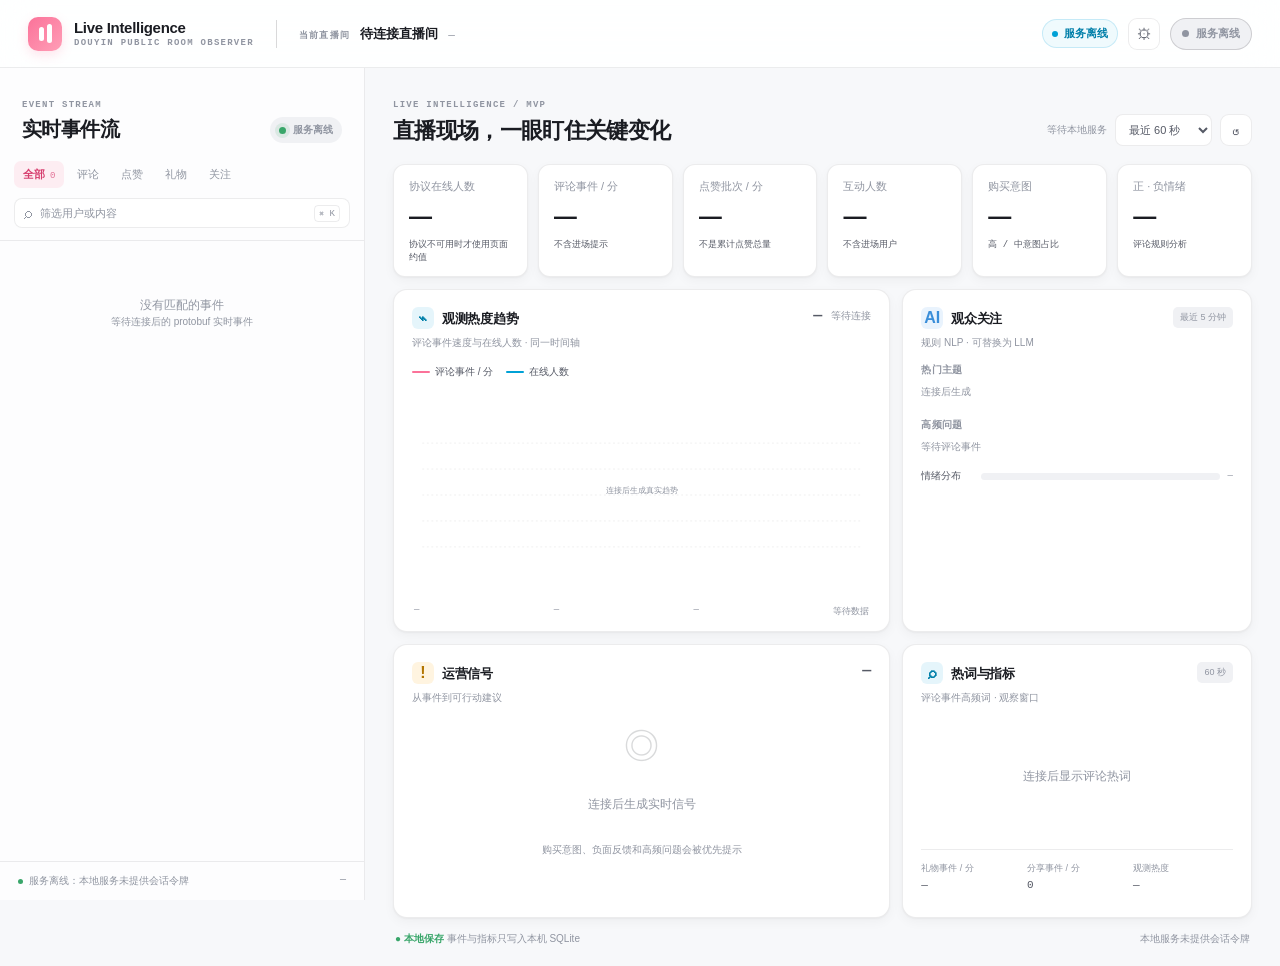
==== commit 3d1bb06e: "checkpoint: add atomic snapshot UI contract" ====
--- a/douyin/index.html
+++ b/douyin/index.html
@@ -65,6 +65,7 @@
 
     <div class="toast" id="toast" role="status" aria-live="polite"></div>
     <div class="modal-backdrop" id="settingsModal" aria-hidden="true"><section class="settings-modal" role="dialog" aria-modal="true" aria-labelledby="settingsTitle"><div class="modal-head"><div><span class="eyebrow">CONNECTION</span><h2 id="settingsTitle">观察设置</h2></div><button class="modal-close" id="closeSettings" type="button" aria-label="关闭">×</button></div><div class="modal-body"><label class="form-label" for="roomInput">抖音公开直播间 <span>URL 或 room_id</span></label><div class="input-with-action"><input id="roomInput" value="" placeholder="https://live.douyin.com/123456 或 123456" autocomplete="off" /><span>ROOM</span></div><p class="form-help">服务端会在内存中解析 URL；建议直接使用直播间完整 URL。</p><label class="form-label" for="modeSelect">采集模式</label><div class="input-with-action"><select id="modeSelect"><option value="auto">自动 · 浏览器优先</option><option value="playwright">浏览器监听</option><option value="demo">本地演示</option></select><span>ADAPTER</span></div><p class="form-help">真实观察优先解析页面 `/webcast/im/fetch/` protobuf 长轮询；协议不可用时才明确降级为 DOM 可见事件。</p><label class="form-label" for="cookieInput">抖音 Cookie <span>可选</span></label><div class="input-with-action"><input id="cookieInput" type="password" placeholder="可粘贴浏览器 Cookie，或留空观察公开页面" autocomplete="off" /><button id="toggleCookie" type="button">显示</button></div><p class="form-help warning-help">Cookie 只发送到本机服务进程，不写入 SQLite、日志或 API 返回。请遵守平台规则和账号权限。</p><div class="security-note"><span>✓</span><div><strong>凭证边界</strong><p>Dashboard 不直连抖音；登录态由本地采集进程使用，适配器只输出标准化事件。</p></div></div></div><div class="modal-actions"><button class="secondary-button" id="cancelSettings" type="button">取消</button><button class="primary-button" id="saveSettings" type="button">保存设置</button></div></section></div>
-    <script src="./app.js?v=20260824-4"></script>
+    <script src="./snapshot_client.js?v=20260921-1"></script>
+    <script src="./app.js?v=20260921-1"></script>
   </body>
 </html>
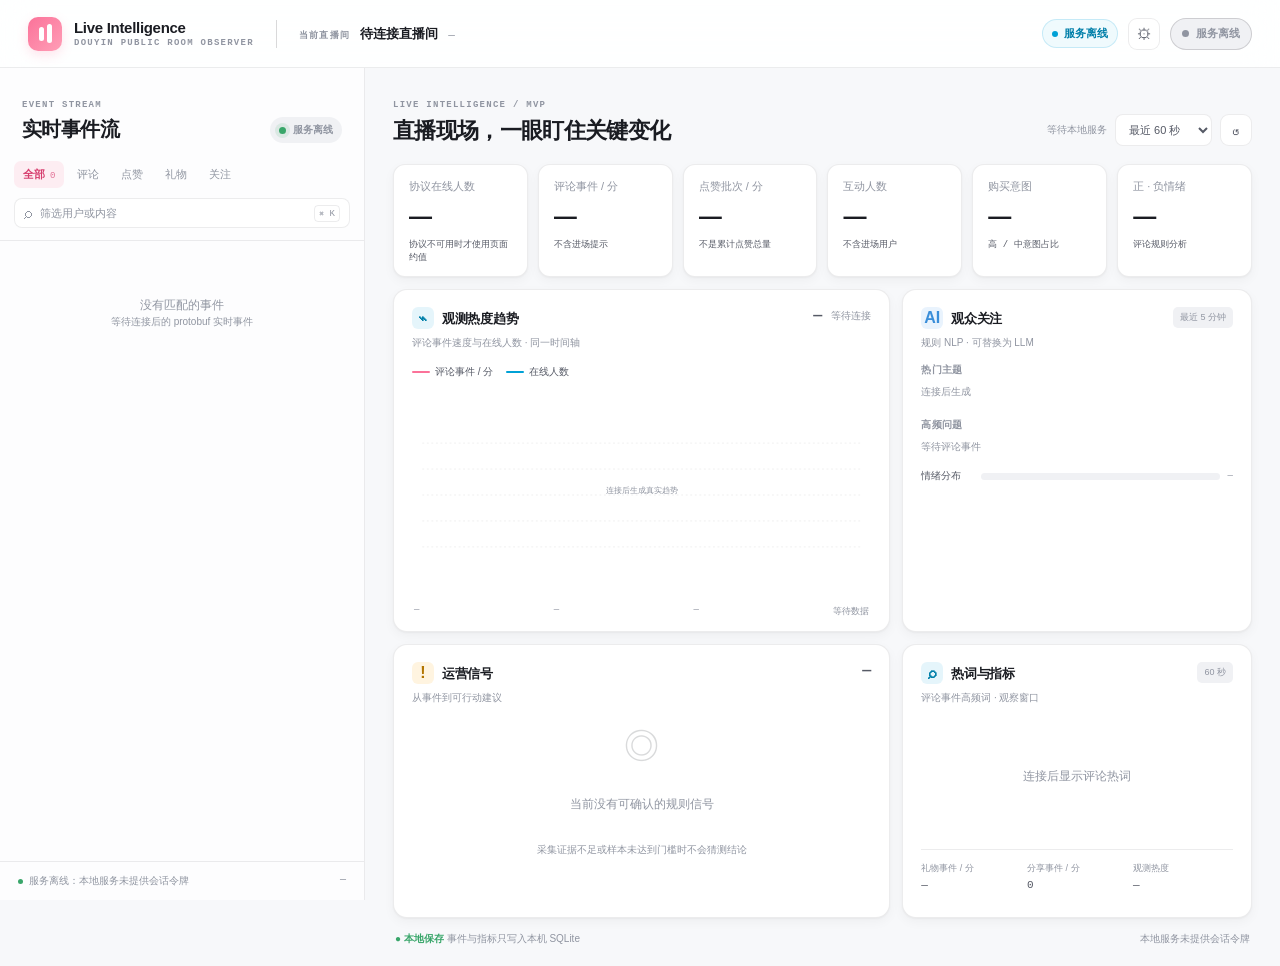
==== commit 524ed803: "checkpoint: add auditable signals feedback and replay" ====
--- a/douyin/index.html
+++ b/douyin/index.html
@@ -54,7 +54,7 @@
 
             <article class="board-card analysis-card"><div class="card-head"><div><span class="card-icon cyan">AI</span><h3>观众关注</h3><span class="card-sub">规则 NLP · 可替换为 LLM</span></div><span class="window-tag">最近 5 分钟</span></div><div class="analysis-section"><span class="section-label">热门主题</span><div class="chip-list" id="topicList"><span class="muted">连接后生成</span></div></div><div class="analysis-section"><span class="section-label">高频问题</span><div class="question-list" id="questionList"><div class="muted">等待评论事件</div></div></div><div class="sentiment-row"><span>情绪分布</span><div class="sentiment-bar"><i id="positiveBar"></i><i id="neutralBar"></i><i id="negativeBar"></i></div><small id="sentimentLabel">—</small></div></article>
 
-            <article class="board-card signal-card"><div class="card-head"><div><span class="card-icon gold">!</span><h3>运营信号</h3><span class="card-sub">从事件到可行动建议</span></div><span class="live-value" id="signalCount">—</span></div><div class="signal-list" id="signalList"><div class="empty-state"><span class="empty-orb">◎</span><p>连接后生成实时信号</p><small>购买意图、负面反馈和高频问题会被优先提示</small></div></div></article>
+            <article class="board-card signal-card"><div class="card-head"><div><span class="card-icon gold">!</span><h3>运营信号</h3><span class="card-sub">从事件到可行动建议</span></div><span class="live-value" id="signalCount">—</span></div><div class="signal-list" id="signalList"><div class="empty-state"><span class="empty-orb">◎</span><p>连接后生成实时信号</p><small>满足门槛的购买意图和推荐信号会被优先提示</small></div></div></article>
 
             <article class="board-card keyword-card"><div class="card-head"><div><span class="card-icon blue">⌕</span><h3>热词与指标</h3><span class="card-sub">评论事件高频词 · 观察窗口</span></div><span class="window-tag" id="windowLabel">60 秒</span></div><div class="keyword-list" id="keywordList"><div class="empty-feed">连接后显示评论热词</div></div><div class="mini-stats" id="miniStats"><span>礼物事件 / 分 <b>—</b></span><span>分享事件 / 分 <b>—</b></span><span>观测热度 <b>—</b></span></div></article>
           </section>
@@ -66,6 +66,7 @@
     <div class="toast" id="toast" role="status" aria-live="polite"></div>
     <div class="modal-backdrop" id="settingsModal" aria-hidden="true"><section class="settings-modal" role="dialog" aria-modal="true" aria-labelledby="settingsTitle"><div class="modal-head"><div><span class="eyebrow">CONNECTION</span><h2 id="settingsTitle">观察设置</h2></div><button class="modal-close" id="closeSettings" type="button" aria-label="关闭">×</button></div><div class="modal-body"><label class="form-label" for="roomInput">抖音公开直播间 <span>URL 或 room_id</span></label><div class="input-with-action"><input id="roomInput" value="" placeholder="https://live.douyin.com/123456 或 123456" autocomplete="off" /><span>ROOM</span></div><p class="form-help">服务端会在内存中解析 URL；建议直接使用直播间完整 URL。</p><label class="form-label" for="modeSelect">采集模式</label><div class="input-with-action"><select id="modeSelect"><option value="auto">自动 · 浏览器优先</option><option value="playwright">浏览器监听</option><option value="demo">本地演示</option></select><span>ADAPTER</span></div><p class="form-help">真实观察优先解析页面 `/webcast/im/fetch/` protobuf 长轮询；协议不可用时才明确降级为 DOM 可见事件。</p><label class="form-label" for="cookieInput">抖音 Cookie <span>可选</span></label><div class="input-with-action"><input id="cookieInput" type="password" placeholder="可粘贴浏览器 Cookie，或留空观察公开页面" autocomplete="off" /><button id="toggleCookie" type="button">显示</button></div><p class="form-help warning-help">Cookie 只发送到本机服务进程，不写入 SQLite、日志或 API 返回。请遵守平台规则和账号权限。</p><div class="security-note"><span>✓</span><div><strong>凭证边界</strong><p>Dashboard 不直连抖音；登录态由本地采集进程使用，适配器只输出标准化事件。</p></div></div></div><div class="modal-actions"><button class="secondary-button" id="cancelSettings" type="button">取消</button><button class="primary-button" id="saveSettings" type="button">保存设置</button></div></section></div>
     <script src="./snapshot_client.js?v=20260921-1"></script>
+    <script src="./signal_ui.js?v=20260922-1"></script>
     <script src="./app.js?v=20260921-1"></script>
   </body>
 </html>
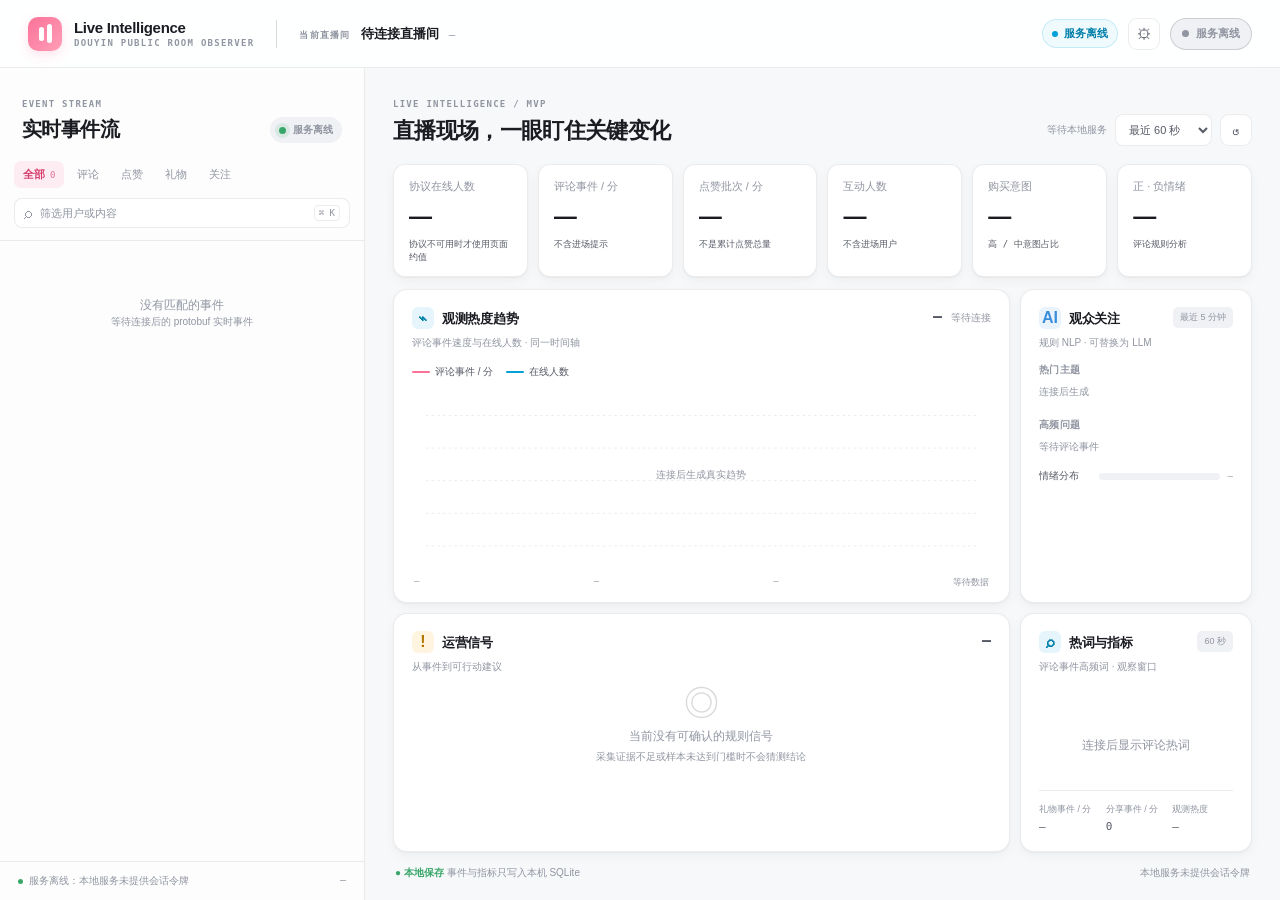
==== commit f4dfaa07: "checkpoint: add clean install and first-run onboarding" ====
--- a/douyin/index.html
+++ b/douyin/index.html
@@ -64,9 +64,10 @@
     </div>
 
     <div class="toast" id="toast" role="status" aria-live="polite"></div>
-    <div class="modal-backdrop" id="settingsModal" aria-hidden="true"><section class="settings-modal" role="dialog" aria-modal="true" aria-labelledby="settingsTitle"><div class="modal-head"><div><span class="eyebrow">CONNECTION</span><h2 id="settingsTitle">观察设置</h2></div><button class="modal-close" id="closeSettings" type="button" aria-label="关闭">×</button></div><div class="modal-body"><label class="form-label" for="roomInput">抖音公开直播间 <span>URL 或 room_id</span></label><div class="input-with-action"><input id="roomInput" value="" placeholder="https://live.douyin.com/123456 或 123456" autocomplete="off" /><span>ROOM</span></div><p class="form-help">服务端会在内存中解析 URL；建议直接使用直播间完整 URL。</p><label class="form-label" for="modeSelect">采集模式</label><div class="input-with-action"><select id="modeSelect"><option value="auto">自动 · 浏览器优先</option><option value="playwright">浏览器监听</option><option value="demo">本地演示</option></select><span>ADAPTER</span></div><p class="form-help">真实观察优先解析页面 `/webcast/im/fetch/` protobuf 长轮询；协议不可用时才明确降级为 DOM 可见事件。</p><label class="form-label" for="cookieInput">抖音 Cookie <span>可选</span></label><div class="input-with-action"><input id="cookieInput" type="password" placeholder="可粘贴浏览器 Cookie，或留空观察公开页面" autocomplete="off" /><button id="toggleCookie" type="button">显示</button></div><p class="form-help warning-help">Cookie 只发送到本机服务进程，不写入 SQLite、日志或 API 返回。请遵守平台规则和账号权限。</p><div class="security-note"><span>✓</span><div><strong>凭证边界</strong><p>Dashboard 不直连抖音；登录态由本地采集进程使用，适配器只输出标准化事件。</p></div></div></div><div class="modal-actions"><button class="secondary-button" id="cancelSettings" type="button">取消</button><button class="primary-button" id="saveSettings" type="button">保存设置</button></div></section></div>
+    <div class="modal-backdrop" id="settingsModal" aria-hidden="true"><section class="settings-modal" role="dialog" aria-modal="true" aria-labelledby="settingsTitle"><div class="modal-head"><div><span class="eyebrow">CONNECTION</span><h2 id="settingsTitle">观察设置</h2></div><button class="modal-close" id="closeSettings" type="button" aria-label="关闭">×</button></div><div class="modal-body"><label class="form-label" for="roomInput">抖音公开直播间 <span>链接或房间号</span></label><div class="input-with-action"><input id="roomInput" value="" placeholder="https://live.douyin.com/123456 或 123456" autocomplete="off" /><span>ROOM</span></div><p class="form-help">服务会在本机检查直播间；建议直接使用直播间完整链接。</p><label class="form-label" for="modeSelect">采集模式</label><div class="input-with-action"><select id="modeSelect"><option value="auto">自动 · 浏览器优先</option><option value="playwright">浏览器监听</option><option value="demo">本地演示</option></select><span>MODE</span></div><p class="form-help">页面打开后会尝试读取互动；有些房间可能暂时没有互动数据。</p><label class="form-label" for="cookieInput">抖音 Cookie <span>可选</span></label><div class="input-with-action"><input id="cookieInput" type="password" placeholder="可粘贴浏览器 Cookie，或留空观察公开页面" autocomplete="off" /><button id="toggleCookie" type="button">显示</button></div><p class="form-help warning-help">Cookie 只发送到本机服务进程，不写入 SQLite、日志或 API 返回。请遵守平台规则和账号权限。</p><div class="security-note"><span>✓</span><div><strong>凭证边界</strong><p>Dashboard 不直连抖音；登录态由本地采集进程使用，适配器只输出标准化事件。</p></div></div></div><div class="modal-actions"><button class="secondary-button" id="cancelSettings" type="button">取消</button><button class="primary-button" id="saveSettings" type="button">保存设置</button></div></section></div>
+    <script src="./onboarding.js?v=20260922-1"></script>
     <script src="./snapshot_client.js?v=20260921-1"></script>
     <script src="./signal_ui.js?v=20260922-1"></script>
-    <script src="./app.js?v=20260921-1"></script>
+    <script src="./app.js?v=20260922-1"></script>
   </body>
 </html>
--- a/douyin/styles.css
+++ b/douyin/styles.css
@@ -9,6 +9,11 @@
 @media (max-width:420px){.brand-copy strong{font-size:13px}.connect-button{padding:0 8px;font-size:10px}.feed-tabs{overflow-x:auto}.feed-tab{flex:0 0 auto}.chart-wrap svg{height:185px}.board-card{min-height:270px}.gift-card{min-height:250px}}
 @media (prefers-reduced-motion:reduce){*,*::before,*::after{scroll-behavior:auto!important;transition-duration:.01ms!important;animation-duration:.01ms!important}}
 
+/* 固定单页看板：桌面视口内完成布局，明细仅在卡片内部收缩。 */
+html,body{height:100%;min-height:0;overflow:hidden}body{height:100vh}.app-shell{display:flex;flex-direction:column;height:100vh;min-height:0;overflow:hidden}.topbar{flex:0 0 68px}.workspace{flex:1 1 auto;height:auto;min-height:0;overflow:hidden}.stream-panel{height:100%;min-height:0;overflow:hidden}.feed-list{min-height:0;overflow:auto}.dashboard{display:flex;flex-direction:column;height:100%;min-height:0;overflow:hidden}.dashboard-head,.metric-grid,.dashboard-foot{flex:0 0 auto}.board-grid{display:grid;flex:1 1 auto;grid-template-columns:minmax(0,1.25fr) minmax(0,1fr) minmax(230px,.86fr);grid-template-rows:minmax(0,1.08fr) minmax(0,.82fr);min-height:0;gap:10px}.board-card{display:flex;flex-direction:column;min-height:0}.trend-card{grid-column:1 / span 2;grid-row:1}.analysis-card{grid-column:3;grid-row:1}.signal-card{grid-column:1 / span 2;grid-row:2}.keyword-card{grid-column:3;grid-row:2}.chart-wrap{flex:1;min-height:0}.chart-wrap svg{height:100%;max-height:220px;min-height:120px}.signal-list,.question-list,.keyword-list{min-height:0;overflow:auto}.empty-state{flex:1;min-height:0}
+@media (max-width:1180px) and (min-width:761px){.workspace{grid-template-columns:minmax(270px,300px) minmax(0,1fr)}.dashboard{padding:14px 16px 10px}.dashboard-head{margin-bottom:10px}.metric-grid{grid-template-columns:repeat(3,minmax(0,1fr));gap:7px;margin-bottom:8px}.board-grid{grid-template-columns:minmax(0,1fr) minmax(0,1fr);grid-template-rows:repeat(3,minmax(0,1fr));gap:8px}.trend-card{grid-column:1 / span 2;grid-row:1}.analysis-card{grid-column:1;grid-row:2}.signal-card{grid-column:2;grid-row:2}.keyword-card{grid-column:1 / span 2;grid-row:3}.card-head{padding:10px 12px 5px}.chart-wrap svg{min-height:90px}.dashboard-foot{padding-top:8px}}
+@media (max-height:820px){.topbar{flex-basis:58px;min-height:58px}.workspace{min-height:0}.stream-panel{top:58px;height:100%}.dashboard{padding-top:14px;padding-bottom:10px}.dashboard-head{margin-bottom:10px}.dashboard-head h2{font-size:19px}.metric-card{padding:9px 11px 8px}.metric-label{margin-bottom:5px}.metric-foot{margin-top:4px}.card-head{padding:10px 13px 5px}.card-sub{margin-top:4px}.chart-wrap svg{min-height:90px;max-height:170px}.chart-axis{padding-bottom:7px}.empty-state{min-height:70px}.signal-list{margin-bottom:10px}.dashboard-foot{padding-top:7px}}
+
 .feed-type.comment{color:var(--pink-deep);background:rgba(251,114,153,.12)}.feed-type.like{color:#8b5cc7;background:rgba(139,92,199,.1)}.feed-type.follow,.feed-type.share{color:var(--green);background:rgba(57,166,106,.1)}.feed-type.viewer_change{color:var(--blue-deep);background:rgba(0,161,214,.08)}.feed-type.live_status{color:var(--text-2);background:var(--surface-soft)}
 .analysis-section{padding:5px 18px 0}.section-label{display:block;margin:0 0 8px;color:var(--text-3);font:600 10px var(--mono);letter-spacing:.04em}.chip-list{display:flex;flex-wrap:wrap;gap:6px;min-height:28px}.analysis-chip{display:inline-flex;align-items:center;gap:5px;padding:5px 8px;border-radius:6px;color:var(--blue-deep);background:rgba(0,161,214,.08);font-size:10px}.analysis-chip b{font:10px var(--mono);opacity:.7}.muted{color:var(--text-3);font-size:10px}.question-list{display:grid;gap:4px;max-height:96px;overflow:auto}.question-row{display:flex;align-items:center;justify-content:space-between;gap:10px;padding:6px 8px;border-radius:6px;background:var(--surface-soft);font-size:10px}.question-row span{overflow:hidden;text-overflow:ellipsis;white-space:nowrap}.question-row b{color:var(--text-2);font:10px var(--mono)}.sentiment-row{display:grid;grid-template-columns:52px 1fr auto;align-items:center;gap:8px;padding:15px 18px 18px;color:var(--text-2);font-size:10px}.sentiment-bar{display:flex;height:7px;overflow:hidden;border-radius:999px;background:var(--surface-soft)}.sentiment-bar i{display:block;height:100%;min-width:0;transition:width .25s}.sentiment-bar i:nth-child(1){background:var(--green)}.sentiment-bar i:nth-child(2){background:#d9dce2}.sentiment-bar i:nth-child(3){background:#e17783}.sentiment-row small{color:var(--text-3);font:9px var(--mono);white-space:nowrap}
 .signal-list{display:grid;gap:8px;margin:3px 18px 18px}.signal-row{padding:10px 11px;border-left:3px solid var(--line-2);border-radius:7px;background:var(--surface-soft)}.signal-row.opportunity{border-left-color:var(--green);background:rgba(57,166,106,.06)}.signal-row.risk{border-left-color:#df6a78;background:rgba(223,106,120,.07)}.signal-row.attention{border-left-color:var(--blue);background:rgba(0,161,214,.06)}.signal-title{display:flex;align-items:center;gap:7px}.signal-title strong{font-size:11px}.signal-title em{margin-left:auto;color:var(--text-3);font:9px var(--mono);font-style:normal}.signal-dot{width:6px;height:6px;border-radius:50%;background:var(--text-3)}.opportunity .signal-dot{background:var(--green)}.risk .signal-dot{background:#df6a78}.attention .signal-dot{background:var(--blue)}.signal-row p{margin:7px 0 5px;color:var(--text-2);font-size:10px;line-height:1.45}.signal-row small{display:block;color:var(--text-3);font-size:10px;line-height:1.45}.mini-stats{display:grid;grid-template-columns:repeat(3,1fr);gap:6px;margin:4px 18px 18px;padding-top:12px;border-top:1px solid var(--line);color:var(--text-3);font-size:9px}.mini-stats span{display:grid;gap:4px}.mini-stats b{color:var(--text-2);font:11px var(--mono)}.input-with-action select{min-width:0;flex:1;height:100%;padding:0 11px;border:0;outline:0;color:var(--text);background:transparent;font-size:12px}
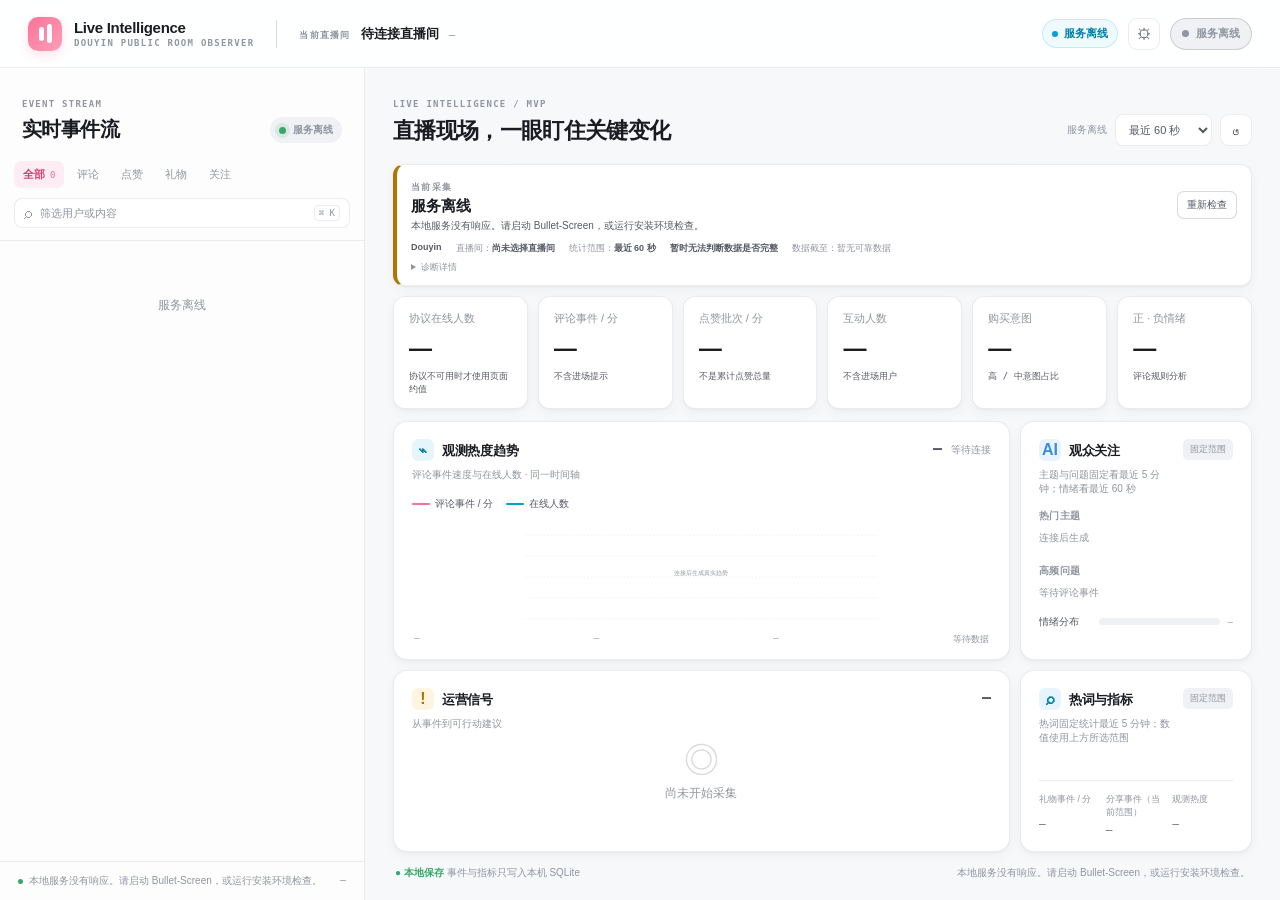
==== commit 4428ff59: "fix: make dashboard status and recovery guidance truthful" ====
--- a/douyin/index.html
+++ b/douyin/index.html
@@ -40,7 +40,14 @@
         <main class="dashboard" aria-label="直播智能分析看板">
           <div class="dashboard-head"><div><span class="eyebrow">LIVE INTELLIGENCE / MVP</span><h2>直播现场，一眼盯住关键变化</h2></div><div class="dashboard-tools"><span class="snapshot-label" id="snapshotLabel">等待本地服务</span><select id="rangeSelect" aria-label="数据时间范围"><option value="60s">最近 60 秒</option><option value="10s">最近 10 秒</option><option value="5m">最近 5 分钟</option></select><button class="reset-button" id="resetButton" type="button" title="同步当前状态">↺</button></div></div>
 
+          <section class="truth-panel" id="truthPanel" data-tone="neutral" aria-labelledby="truthHeadline" aria-live="polite">
+            <div class="truth-main"><div><span class="eyebrow">当前采集</span><h3 id="truthHeadline">正在检查本地服务</h3><p id="truthGuidance">正在读取当前直播间状态。</p></div><div class="truth-actions" id="truthActions"></div></div>
+            <div class="truth-facts"><span><b id="truthPlatform">平台</b></span><span>直播间：<b id="truthRoom">—</b></span><span>统计范围：<b id="truthWindow">最近 60 秒</b></span><span id="truthCoverage">暂时无法判断数据是否完整</span><span id="truthAsOf">数据截至：暂无可靠数据</span><span id="lastReliableLabel" class="last-reliable hidden"></span></div>
+            <details class="diagnostic-details" id="diagnosticDetails"><summary>诊断详情</summary><div class="diagnostic-grid"><span>状态 <b id="diagnosticStatus">—</b></span><span>数据来源 <b id="diagnosticSource">—</b></span><span>采集协议 <b id="diagnosticProtocolHealth">—</b></span><span>互动读取 <b id="diagnosticProtocolAvailable">—</b></span><span>会话 <b id="diagnosticSession">—</b></span><span>运行编号 <b id="diagnosticRun">—</b></span><span>代次 <b id="diagnosticGeneration">—</b></span><span>错误详情 <b id="diagnosticError">—</b></span></div></details>
+          </section>
+
           <section class="metric-grid" aria-label="核心指标">
+            <p class="metric-freshness-note hidden" id="metricFreshnessNote">以下数值是最后可靠值，不代表当前实时状态。</p>
             <article class="metric-card"><span class="metric-label">协议在线人数</span><strong id="metricOnline">—</strong><span class="metric-foot neutral">协议不可用时才使用页面约值</span></article>
             <article class="metric-card"><span class="metric-label">评论事件 / 分</span><strong id="metricCommentRate">—</strong><span class="metric-foot neutral">不含进场提示</span></article>
             <article class="metric-card"><span class="metric-label">点赞批次 / 分</span><strong id="metricLikeRate">—</strong><span class="metric-foot neutral">不是累计点赞总量</span></article>
@@ -52,13 +59,13 @@
           <section class="board-grid">
             <article class="board-card trend-card"><div class="card-head"><div><span class="card-icon blue">⌁</span><h3>观测热度趋势</h3><span class="card-sub">评论事件速度与在线人数 · 同一时间轴</span></div><strong class="live-value" id="trendValue">— <small>等待连接</small></strong></div><div class="legend"><span><i class="legend-line pink"></i>评论事件 / 分</span><span><i class="legend-line blue"></i>在线人数</span></div><div class="chart-wrap"><svg id="trendChart" viewBox="0 0 720 230" role="img" aria-label="评论事件速率与在线人数趋势图"></svg></div><div class="chart-axis" id="chartAxis"><span>—</span><span>—</span><span>—</span><span>等待数据</span></div></article>
 
-            <article class="board-card analysis-card"><div class="card-head"><div><span class="card-icon cyan">AI</span><h3>观众关注</h3><span class="card-sub">规则 NLP · 可替换为 LLM</span></div><span class="window-tag">最近 5 分钟</span></div><div class="analysis-section"><span class="section-label">热门主题</span><div class="chip-list" id="topicList"><span class="muted">连接后生成</span></div></div><div class="analysis-section"><span class="section-label">高频问题</span><div class="question-list" id="questionList"><div class="muted">等待评论事件</div></div></div><div class="sentiment-row"><span>情绪分布</span><div class="sentiment-bar"><i id="positiveBar"></i><i id="neutralBar"></i><i id="negativeBar"></i></div><small id="sentimentLabel">—</small></div></article>
+            <article class="board-card analysis-card"><div class="card-head"><div><span class="card-icon cyan">AI</span><h3>观众关注</h3><span class="card-sub">主题与问题固定看最近 5 分钟；情绪看最近 60 秒</span></div><span class="window-tag">固定范围</span></div><div class="analysis-section"><span class="section-label">热门主题</span><div class="chip-list" id="topicList"><span class="muted">连接后生成</span></div></div><div class="analysis-section"><span class="section-label">高频问题</span><div class="question-list" id="questionList"><div class="muted">等待评论事件</div></div></div><div class="sentiment-row"><span>情绪分布</span><div class="sentiment-bar"><i id="positiveBar"></i><i id="neutralBar"></i><i id="negativeBar"></i></div><small id="sentimentLabel">—</small></div></article>
 
             <article class="board-card signal-card"><div class="card-head"><div><span class="card-icon gold">!</span><h3>运营信号</h3><span class="card-sub">从事件到可行动建议</span></div><span class="live-value" id="signalCount">—</span></div><div class="signal-list" id="signalList"><div class="empty-state"><span class="empty-orb">◎</span><p>连接后生成实时信号</p><small>满足门槛的购买意图和推荐信号会被优先提示</small></div></div></article>
 
-            <article class="board-card keyword-card"><div class="card-head"><div><span class="card-icon blue">⌕</span><h3>热词与指标</h3><span class="card-sub">评论事件高频词 · 观察窗口</span></div><span class="window-tag" id="windowLabel">60 秒</span></div><div class="keyword-list" id="keywordList"><div class="empty-feed">连接后显示评论热词</div></div><div class="mini-stats" id="miniStats"><span>礼物事件 / 分 <b>—</b></span><span>分享事件 / 分 <b>—</b></span><span>观测热度 <b>—</b></span></div></article>
+            <article class="board-card keyword-card"><div class="card-head"><div><span class="card-icon blue">⌕</span><h3>热词与指标</h3><span class="card-sub">热词固定统计最近 5 分钟；数值使用上方所选范围</span></div><span class="window-tag">固定范围</span></div><div class="keyword-list" id="keywordList"><div class="empty-feed">连接后显示评论热词</div></div><div class="mini-stats" id="miniStats"><span>礼物事件 / 分 <b>—</b></span><span>分享事件（当前范围） <b>—</b></span><span>观测热度 <b>—</b></span></div></article>
           </section>
-          <div class="dashboard-foot"><span><b class="green-label">● 本地保存</b> 事件与指标只写入本机 SQLite</span><span id="dashboardFootText">浏览器模式需本机 Playwright；无依赖可用 demo 模式验收</span></div>
+          <div class="dashboard-foot"><span id="storageModeLabel"><b class="green-label">● 本地保存</b> 事件与指标只写入本机 SQLite</span><span id="dashboardFootText">浏览器模式需本机 Playwright；无依赖可用 demo 模式验收</span></div>
         </main>
       </div>
     </div>
@@ -66,8 +73,8 @@
     <div class="toast" id="toast" role="status" aria-live="polite"></div>
     <div class="modal-backdrop" id="settingsModal" aria-hidden="true"><section class="settings-modal" role="dialog" aria-modal="true" aria-labelledby="settingsTitle"><div class="modal-head"><div><span class="eyebrow">CONNECTION</span><h2 id="settingsTitle">观察设置</h2></div><button class="modal-close" id="closeSettings" type="button" aria-label="关闭">×</button></div><div class="modal-body"><label class="form-label" for="roomInput">抖音公开直播间 <span>链接或房间号</span></label><div class="input-with-action"><input id="roomInput" value="" placeholder="https://live.douyin.com/123456 或 123456" autocomplete="off" /><span>ROOM</span></div><p class="form-help">服务会在本机检查直播间；建议直接使用直播间完整链接。</p><label class="form-label" for="modeSelect">采集模式</label><div class="input-with-action"><select id="modeSelect"><option value="auto">自动 · 浏览器优先</option><option value="playwright">浏览器监听</option><option value="demo">本地演示</option></select><span>MODE</span></div><p class="form-help">页面打开后会尝试读取互动；有些房间可能暂时没有互动数据。</p><label class="form-label" for="cookieInput">抖音 Cookie <span>可选</span></label><div class="input-with-action"><input id="cookieInput" type="password" placeholder="可粘贴浏览器 Cookie，或留空观察公开页面" autocomplete="off" /><button id="toggleCookie" type="button">显示</button></div><p class="form-help warning-help">Cookie 只发送到本机服务进程，不写入 SQLite、日志或 API 返回。请遵守平台规则和账号权限。</p><div class="security-note"><span>✓</span><div><strong>凭证边界</strong><p>Dashboard 不直连抖音；登录态由本地采集进程使用，适配器只输出标准化事件。</p></div></div></div><div class="modal-actions"><button class="secondary-button" id="cancelSettings" type="button">取消</button><button class="primary-button" id="saveSettings" type="button">保存设置</button></div></section></div>
     <script src="./onboarding.js?v=20260922-1"></script>
-    <script src="./snapshot_client.js?v=20260921-1"></script>
-    <script src="./signal_ui.js?v=20260922-1"></script>
-    <script src="./app.js?v=20260922-1"></script>
+    <script src="./snapshot_client.js?v=20260923-1"></script>
+    <script src="./signal_ui.js?v=20260923-1"></script>
+    <script src="./app.js?v=20260923-1"></script>
   </body>
 </html>
--- a/douyin/styles.css
+++ b/douyin/styles.css
@@ -9,6 +9,9 @@
 @media (max-width:420px){.brand-copy strong{font-size:13px}.connect-button{padding:0 8px;font-size:10px}.feed-tabs{overflow-x:auto}.feed-tab{flex:0 0 auto}.chart-wrap svg{height:185px}.board-card{min-height:270px}.gift-card{min-height:250px}}
 @media (prefers-reduced-motion:reduce){*,*::before,*::after{scroll-behavior:auto!important;transition-duration:.01ms!important;animation-duration:.01ms!important}}
 
+.truth-panel{flex:0 0 auto;margin:0 0 10px;padding:11px 14px;border:1px solid var(--line);border-left:4px solid var(--blue);border-radius:11px;background:var(--surface);box-shadow:var(--shadow-sm)}.truth-panel[data-tone="good"]{border-left-color:var(--green)}.truth-panel[data-tone="warning"]{border-left-color:var(--gold-deep)}.truth-main{display:flex;align-items:center;justify-content:space-between;gap:14px}.truth-main h3{margin:3px 0;color:var(--text);font-size:15px}.truth-main p{margin:0;color:var(--text-2);font-size:10px;line-height:1.45}.truth-actions{display:flex;flex-wrap:wrap;justify-content:flex-end;gap:6px}.truth-actions button{min-height:28px;padding:0 9px;border:1px solid var(--line-2);border-radius:7px;color:var(--text-2);background:var(--surface);font-size:10px}.truth-actions button:hover{border-color:rgba(0,161,214,.35);color:var(--blue-deep);background:var(--surface-blue)}.truth-facts{display:flex;flex-wrap:wrap;gap:5px 14px;margin-top:8px;color:var(--text-3);font-size:9px}.truth-facts b{color:var(--text-2);font-weight:600}.truth-facts #truthCoverage{color:var(--text-2);font-weight:700}.truth-facts .last-reliable{color:var(--gold-deep);font-weight:700}.diagnostic-details{margin-top:6px;color:var(--text-3);font-size:9px}.diagnostic-details summary{width:max-content;cursor:pointer}.diagnostic-grid{display:flex;flex-wrap:wrap;gap:6px 14px;margin-top:5px}.diagnostic-grid b{color:var(--text-2);font-family:var(--mono);font-weight:500}.metric-freshness-note{grid-column:1/-1;margin:0;padding:5px 9px;border-radius:6px;color:var(--gold-deep);background:rgba(255,176,39,.1);font-size:10px}.signal-evidence{margin-top:6px;color:var(--text-2);font-size:10px}.signal-evidence summary{width:max-content;cursor:pointer;color:var(--blue-deep);font-weight:700}.signal-evidence ul{display:grid;gap:4px;margin:5px 0 0;padding:0;list-style:none}.signal-evidence li{display:grid;grid-template-columns:62px 38px minmax(0,1fr);gap:6px;align-items:start;padding:4px 0;border-top:1px solid var(--line)}.signal-evidence time{color:var(--text-3);font-family:var(--mono)}.signal-evidence li span{overflow-wrap:anywhere}.signal-evidence-empty{margin-top:6px}.signal-list .signal-row{flex:0 0 auto}
+@media (max-width:760px){.truth-main{align-items:flex-start;flex-direction:column}.truth-actions{justify-content:flex-start}.truth-facts{gap:5px 10px}}
+
 /* 固定单页看板：桌面视口内完成布局，明细仅在卡片内部收缩。 */
 html,body{height:100%;min-height:0;overflow:hidden}body{height:100vh}.app-shell{display:flex;flex-direction:column;height:100vh;min-height:0;overflow:hidden}.topbar{flex:0 0 68px}.workspace{flex:1 1 auto;height:auto;min-height:0;overflow:hidden}.stream-panel{height:100%;min-height:0;overflow:hidden}.feed-list{min-height:0;overflow:auto}.dashboard{display:flex;flex-direction:column;height:100%;min-height:0;overflow:hidden}.dashboard-head,.metric-grid,.dashboard-foot{flex:0 0 auto}.board-grid{display:grid;flex:1 1 auto;grid-template-columns:minmax(0,1.25fr) minmax(0,1fr) minmax(230px,.86fr);grid-template-rows:minmax(0,1.08fr) minmax(0,.82fr);min-height:0;gap:10px}.board-card{display:flex;flex-direction:column;min-height:0}.trend-card{grid-column:1 / span 2;grid-row:1}.analysis-card{grid-column:3;grid-row:1}.signal-card{grid-column:1 / span 2;grid-row:2}.keyword-card{grid-column:3;grid-row:2}.chart-wrap{flex:1;min-height:0}.chart-wrap svg{height:100%;max-height:220px;min-height:120px}.signal-list,.question-list,.keyword-list{min-height:0;overflow:auto}.empty-state{flex:1;min-height:0}
 @media (max-width:1180px) and (min-width:761px){.workspace{grid-template-columns:minmax(270px,300px) minmax(0,1fr)}.dashboard{padding:14px 16px 10px}.dashboard-head{margin-bottom:10px}.metric-grid{grid-template-columns:repeat(3,minmax(0,1fr));gap:7px;margin-bottom:8px}.board-grid{grid-template-columns:minmax(0,1fr) minmax(0,1fr);grid-template-rows:repeat(3,minmax(0,1fr));gap:8px}.trend-card{grid-column:1 / span 2;grid-row:1}.analysis-card{grid-column:1;grid-row:2}.signal-card{grid-column:2;grid-row:2}.keyword-card{grid-column:1 / span 2;grid-row:3}.card-head{padding:10px 12px 5px}.chart-wrap svg{min-height:90px}.dashboard-foot{padding-top:8px}}
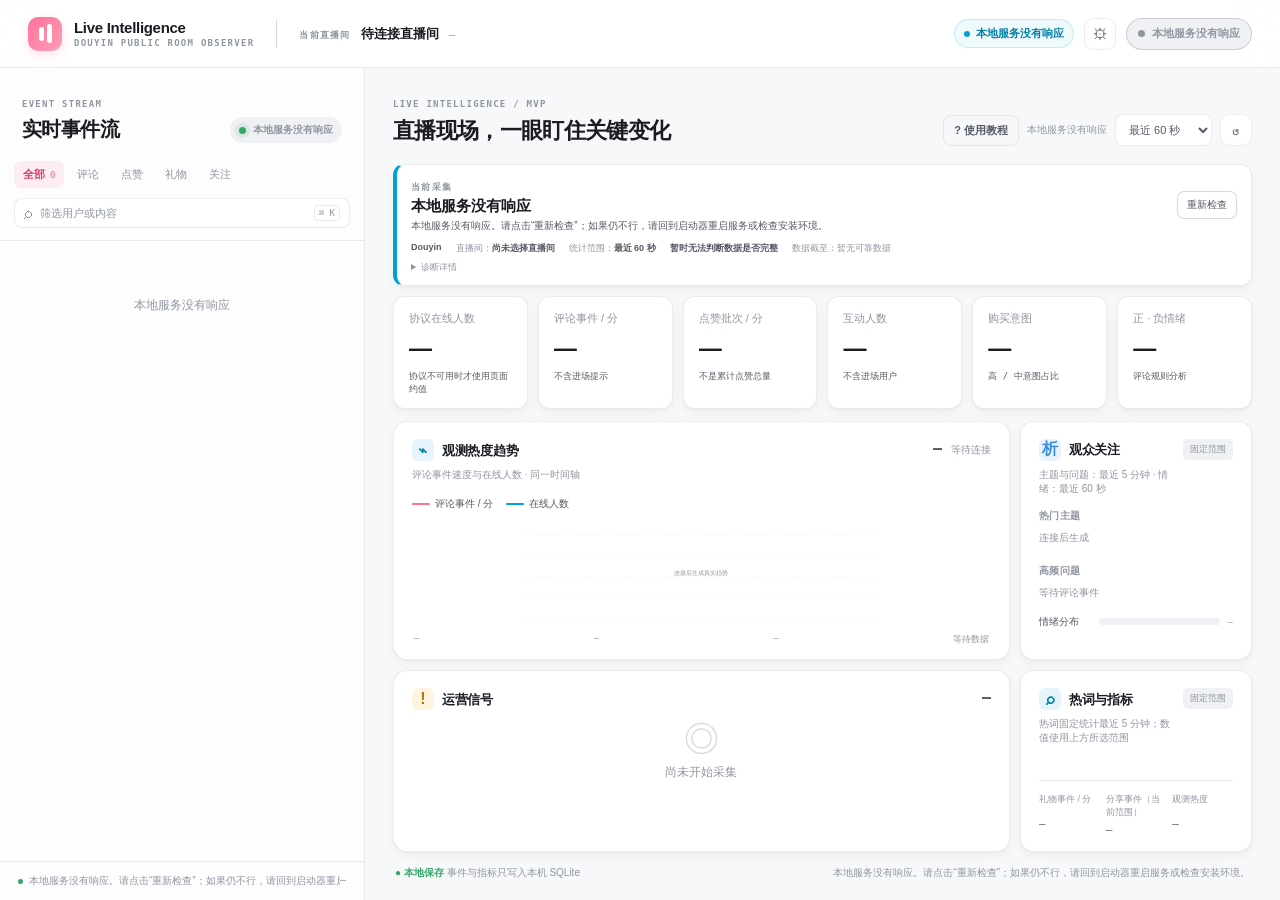
==== commit f2a716b1: "feat: guide users through live dashboard tutorials" ====
--- a/douyin/index.html
+++ b/douyin/index.html
@@ -5,6 +5,12 @@
     <meta name="viewport" content="width=device-width, initial-scale=1" />
     <title>Live Intelligence · 抖音直播观察台</title>
     <link rel="stylesheet" href="./styles.css?v=20260824-4" />
+    <style>
+      .tutorial-button{flex:0 0 auto;padding:7px 10px;border:1px solid var(--line);border-radius:8px;color:var(--text-2);background:transparent;font:600 11px var(--font);cursor:pointer}.tutorial-button:hover{color:var(--text);background:var(--surface-soft)}.tutorial-button:focus-visible,.tutorial-categories button:focus-visible,.tutorial-close:focus-visible,.tour-tooltip button:focus-visible{outline:3px solid rgba(65,126,224,.45);outline-offset:2px}.tutorial-backdrop{position:fixed;inset:0;z-index:60;display:grid;place-items:center;padding:16px;background:rgba(26,28,34,.35);backdrop-filter:blur(4px)}.tutorial-backdrop[hidden],.guided-tour[hidden],.tour-shade[hidden]{display:none!important}.tutorial-dialog{width:min(380px,100%);max-height:calc(100vh - 32px);max-height:calc(100dvh - 32px);overflow:auto;padding:18px;border:1px solid var(--line-2);border-radius:16px;background:var(--surface);box-shadow:0 24px 70px rgba(20,22,30,.22);color:var(--text)}.tutorial-head{display:flex;align-items:center;justify-content:space-between;gap:12px;margin-bottom:12px}.tutorial-head h2{margin:0;font-size:19px}.tutorial-close{width:32px;height:32px;border:0;border-radius:8px;color:var(--text-2);background:var(--surface-soft);font-size:20px;cursor:pointer}.tutorial-picker>p{margin:0 0 12px;color:var(--text-2);font-size:13px}.tutorial-categories{display:grid;gap:8px}.tutorial-categories button{width:100%;padding:12px 13px;border:1px solid var(--line);border-radius:10px;text-align:left;color:var(--text);background:var(--surface);font:600 13px var(--font);cursor:pointer}.tutorial-categories button:hover{background:var(--surface-soft)}.guided-tour{position:fixed;inset:0;z-index:50;pointer-events:none}.tour-shade{position:fixed;z-index:50;display:block;background:rgba(18,20,28,.44);pointer-events:none}.guided-tour-target{outline:3px solid #4383e5!important;outline-offset:3px!important;box-shadow:0 0 0 2px rgba(255,255,255,.95)!important}.tour-tooltip{position:fixed;z-index:51;width:min(320px,calc(100vw - 16px));max-width:calc(100vw - 16px);max-height:calc(100vh - 16px);max-height:calc(100dvh - 16px);overflow:auto;padding:14px 16px;border:1px solid var(--line-2);border-radius:13px;background:var(--surface);box-shadow:0 16px 44px rgba(15,18,27,.3);color:var(--text);pointer-events:auto}.tour-tooltip h2{margin:0 0 7px;font-size:15px}.tour-tooltip p{margin:0 0 8px;color:var(--text-2);font-size:12px;line-height:1.55}.tour-tooltip .tour-progress{color:var(--text-3);font-size:10px}.tour-tooltip .tour-hint{padding:7px 9px;border-radius:7px;background:var(--surface-soft)}.tour-actions{position:sticky;bottom:0;z-index:1;display:flex;justify-content:flex-end;gap:6px;flex-wrap:wrap;margin-top:10px;padding:9px 0 2px;border-top:1px solid var(--line);background:var(--surface)}.tour-actions button{min-height:30px;padding:0 10px;border:1px solid var(--line-2);border-radius:7px;background:var(--surface);color:var(--text-2);font:600 11px var(--font);cursor:pointer}.tour-actions button.primary{border-color:var(--blue);background:var(--blue);color:#fff}.tour-actions [hidden],.tour-tooltip [hidden]{display:none!important}@media(max-width:760px){.dashboard-tools{flex-wrap:wrap}.tutorial-dialog{padding:16px}.tour-tooltip{padding:12px}}
+    </style>
+    <style>
+      .tutorial-head h2{font-size:21px}.tutorial-picker>p{font-size:15px}.tutorial-categories button{font-size:15px}.tour-tooltip h2{font-size:18px}.tour-tooltip p{font-size:14px;line-height:1.6}.tour-tooltip .tour-progress{font-size:12px}.tour-tooltip .tour-hint{font-size:14px}.tour-actions button{font-size:13px}
+    </style>
   </head>
   <body>
     <div class="app-shell">
@@ -38,7 +44,7 @@
         </aside>
 
         <main class="dashboard" aria-label="直播智能分析看板">
-          <div class="dashboard-head"><div><span class="eyebrow">LIVE INTELLIGENCE / MVP</span><h2>直播现场，一眼盯住关键变化</h2></div><div class="dashboard-tools"><span class="snapshot-label" id="snapshotLabel">等待本地服务</span><select id="rangeSelect" aria-label="数据时间范围"><option value="60s">最近 60 秒</option><option value="10s">最近 10 秒</option><option value="5m">最近 5 分钟</option></select><button class="reset-button" id="resetButton" type="button" title="同步当前状态">↺</button></div></div>
+          <div class="dashboard-head"><div><span class="eyebrow">LIVE INTELLIGENCE / MVP</span><h2>直播现场，一眼盯住关键变化</h2></div><div class="dashboard-tools"><button class="tutorial-button" id="tutorialButton" type="button" aria-haspopup="dialog" aria-controls="tutorialModal">? 使用教程</button><span class="snapshot-label" id="snapshotLabel">等待本地服务</span><select id="rangeSelect" aria-label="数据时间范围"><option value="60s">最近 60 秒</option><option value="10s">最近 10 秒</option><option value="5m">最近 5 分钟</option></select><button class="reset-button" id="resetButton" type="button" title="同步当前状态">↺</button></div></div>
 
           <section class="truth-panel" id="truthPanel" data-tone="neutral" aria-labelledby="truthHeadline" aria-live="polite">
             <div class="truth-main"><div><span class="eyebrow">当前采集</span><h3 id="truthHeadline">正在检查本地服务</h3><p id="truthGuidance">正在读取当前直播间状态。</p></div><div class="truth-actions" id="truthActions"></div></div>
@@ -59,9 +65,9 @@
           <section class="board-grid">
             <article class="board-card trend-card"><div class="card-head"><div><span class="card-icon blue">⌁</span><h3>观测热度趋势</h3><span class="card-sub">评论事件速度与在线人数 · 同一时间轴</span></div><strong class="live-value" id="trendValue">— <small>等待连接</small></strong></div><div class="legend"><span><i class="legend-line pink"></i>评论事件 / 分</span><span><i class="legend-line blue"></i>在线人数</span></div><div class="chart-wrap"><svg id="trendChart" viewBox="0 0 720 230" role="img" aria-label="评论事件速率与在线人数趋势图"></svg></div><div class="chart-axis" id="chartAxis"><span>—</span><span>—</span><span>—</span><span>等待数据</span></div></article>
 
-            <article class="board-card analysis-card"><div class="card-head"><div><span class="card-icon cyan">AI</span><h3>观众关注</h3><span class="card-sub">主题与问题固定看最近 5 分钟；情绪看最近 60 秒</span></div><span class="window-tag">固定范围</span></div><div class="analysis-section"><span class="section-label">热门主题</span><div class="chip-list" id="topicList"><span class="muted">连接后生成</span></div></div><div class="analysis-section"><span class="section-label">高频问题</span><div class="question-list" id="questionList"><div class="muted">等待评论事件</div></div></div><div class="sentiment-row"><span>情绪分布</span><div class="sentiment-bar"><i id="positiveBar"></i><i id="neutralBar"></i><i id="negativeBar"></i></div><small id="sentimentLabel">—</small></div></article>
+            <article class="board-card analysis-card"><div class="card-head"><div><span class="card-icon cyan">析</span><h3>观众关注</h3><span class="card-sub">主题与问题：最近 5 分钟 · 情绪：最近 60 秒</span></div><span class="window-tag">固定范围</span></div><div class="analysis-section"><span class="section-label">热门主题</span><div class="chip-list" id="topicList"><span class="muted">连接后生成</span></div></div><div class="analysis-section"><span class="section-label">高频问题</span><div class="question-list" id="questionList"><div class="muted">等待评论事件</div></div></div><div class="sentiment-row"><span>情绪分布</span><div class="sentiment-bar"><i id="positiveBar"></i><i id="neutralBar"></i><i id="negativeBar"></i></div><small id="sentimentLabel">—</small></div></article>
 
-            <article class="board-card signal-card"><div class="card-head"><div><span class="card-icon gold">!</span><h3>运营信号</h3><span class="card-sub">从事件到可行动建议</span></div><span class="live-value" id="signalCount">—</span></div><div class="signal-list" id="signalList"><div class="empty-state"><span class="empty-orb">◎</span><p>连接后生成实时信号</p><small>满足门槛的购买意图和推荐信号会被优先提示</small></div></div></article>
+            <article class="board-card signal-card"><div class="card-head"><div><span class="card-icon gold">!</span><h3>运营信号</h3></div><span class="live-value" id="signalCount">—</span></div><div class="signal-list" id="signalList"><div class="empty-state"><span class="empty-orb">◎</span><p>暂无符合条件的信号</p></div></div></article>
 
             <article class="board-card keyword-card"><div class="card-head"><div><span class="card-icon blue">⌕</span><h3>热词与指标</h3><span class="card-sub">热词固定统计最近 5 分钟；数值使用上方所选范围</span></div><span class="window-tag">固定范围</span></div><div class="keyword-list" id="keywordList"><div class="empty-feed">连接后显示评论热词</div></div><div class="mini-stats" id="miniStats"><span>礼物事件 / 分 <b>—</b></span><span>分享事件（当前范围） <b>—</b></span><span>观测热度 <b>—</b></span></div></article>
           </section>
@@ -72,7 +78,22 @@
 
     <div class="toast" id="toast" role="status" aria-live="polite"></div>
     <div class="modal-backdrop" id="settingsModal" aria-hidden="true"><section class="settings-modal" role="dialog" aria-modal="true" aria-labelledby="settingsTitle"><div class="modal-head"><div><span class="eyebrow">CONNECTION</span><h2 id="settingsTitle">观察设置</h2></div><button class="modal-close" id="closeSettings" type="button" aria-label="关闭">×</button></div><div class="modal-body"><label class="form-label" for="roomInput">抖音公开直播间 <span>链接或房间号</span></label><div class="input-with-action"><input id="roomInput" value="" placeholder="https://live.douyin.com/123456 或 123456" autocomplete="off" /><span>ROOM</span></div><p class="form-help">服务会在本机检查直播间；建议直接使用直播间完整链接。</p><label class="form-label" for="modeSelect">采集模式</label><div class="input-with-action"><select id="modeSelect"><option value="auto">自动 · 浏览器优先</option><option value="playwright">浏览器监听</option><option value="demo">本地演示</option></select><span>MODE</span></div><p class="form-help">页面打开后会尝试读取互动；有些房间可能暂时没有互动数据。</p><label class="form-label" for="cookieInput">抖音 Cookie <span>可选</span></label><div class="input-with-action"><input id="cookieInput" type="password" placeholder="可粘贴浏览器 Cookie，或留空观察公开页面" autocomplete="off" /><button id="toggleCookie" type="button">显示</button></div><p class="form-help warning-help">Cookie 只发送到本机服务进程，不写入 SQLite、日志或 API 返回。请遵守平台规则和账号权限。</p><div class="security-note"><span>✓</span><div><strong>凭证边界</strong><p>Dashboard 不直连抖音；登录态由本地采集进程使用，适配器只输出标准化事件。</p></div></div></div><div class="modal-actions"><button class="secondary-button" id="cancelSettings" type="button">取消</button><button class="primary-button" id="saveSettings" type="button">保存设置</button></div></section></div>
-    <script src="./onboarding.js?v=20260922-1"></script>
+    <div class="tutorial-backdrop" id="tutorialModal" hidden aria-hidden="true">
+      <section class="tutorial-dialog" id="tutorialDialog" role="dialog" aria-modal="true" aria-labelledby="tutorialTitle" tabindex="-1">
+        <div class="tutorial-head"><h2 id="tutorialTitle">选择教程路线</h2><button class="tutorial-close" id="tutorialClose" type="button" aria-label="关闭教程">×</button></div>
+        <div class="tutorial-picker"><p>选一条路线，教程会带你回到看板上的真实位置。</p><div class="tutorial-categories">
+          <button type="button" data-tutorial-select="quick-start">第一次连接直播间</button><button type="button" data-tutorial-select="dashboard">看懂这个看板</button><button type="button" data-tutorial-select="signals">Signal 和证据怎么用</button><button type="button" data-tutorial-select="troubleshooting">出问题怎么办</button>
+        </div></div>
+      </section>
+    </div>
+    <div class="guided-tour" id="guidedTour" hidden aria-hidden="true">
+      <div class="tour-shade" data-tour-shade aria-hidden="true"></div><div class="tour-shade" data-tour-shade aria-hidden="true"></div><div class="tour-shade" data-tour-shade aria-hidden="true"></div><div class="tour-shade" data-tour-shade aria-hidden="true"></div>
+      <section class="tour-tooltip" id="tourTooltip" role="group" aria-labelledby="tourStepTitle" aria-describedby="tourStepBody" tabindex="-1">
+        <p class="tour-progress" id="tourProgress"></p><h2 id="tourStepTitle"></h2><p id="tourStepBody" aria-live="polite"></p><p class="tour-hint" id="tourStepHint" hidden></p>
+        <div class="tour-actions"><button type="button" id="tourPrevious" hidden>上一步</button><button type="button" id="tourNext" class="primary">下一步</button><button type="button" id="tourExit">退出教程</button></div>
+      </section>
+    </div>
+    <script src="./onboarding.js?v=20260925-2"></script>
     <script src="./snapshot_client.js?v=20260923-1"></script>
     <script src="./signal_ui.js?v=20260923-1"></script>
     <script src="./app.js?v=20260923-1"></script>
